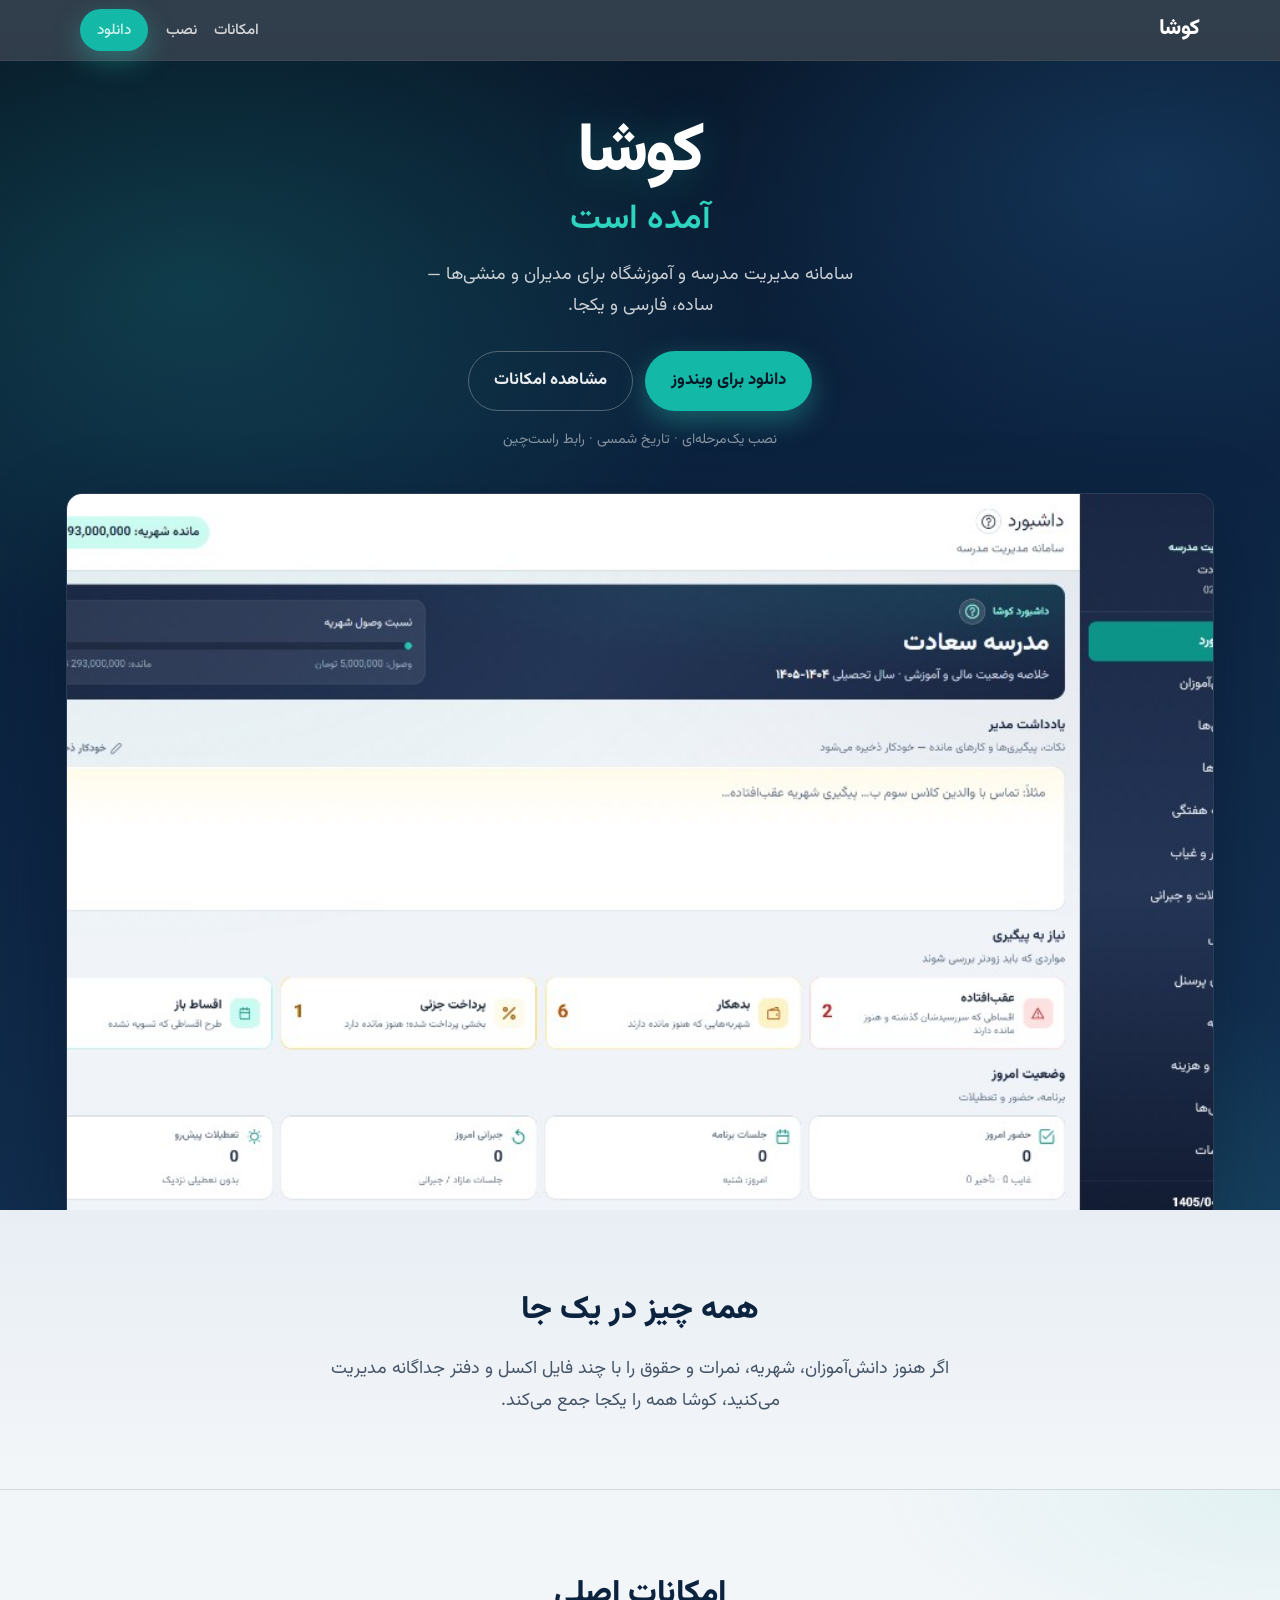
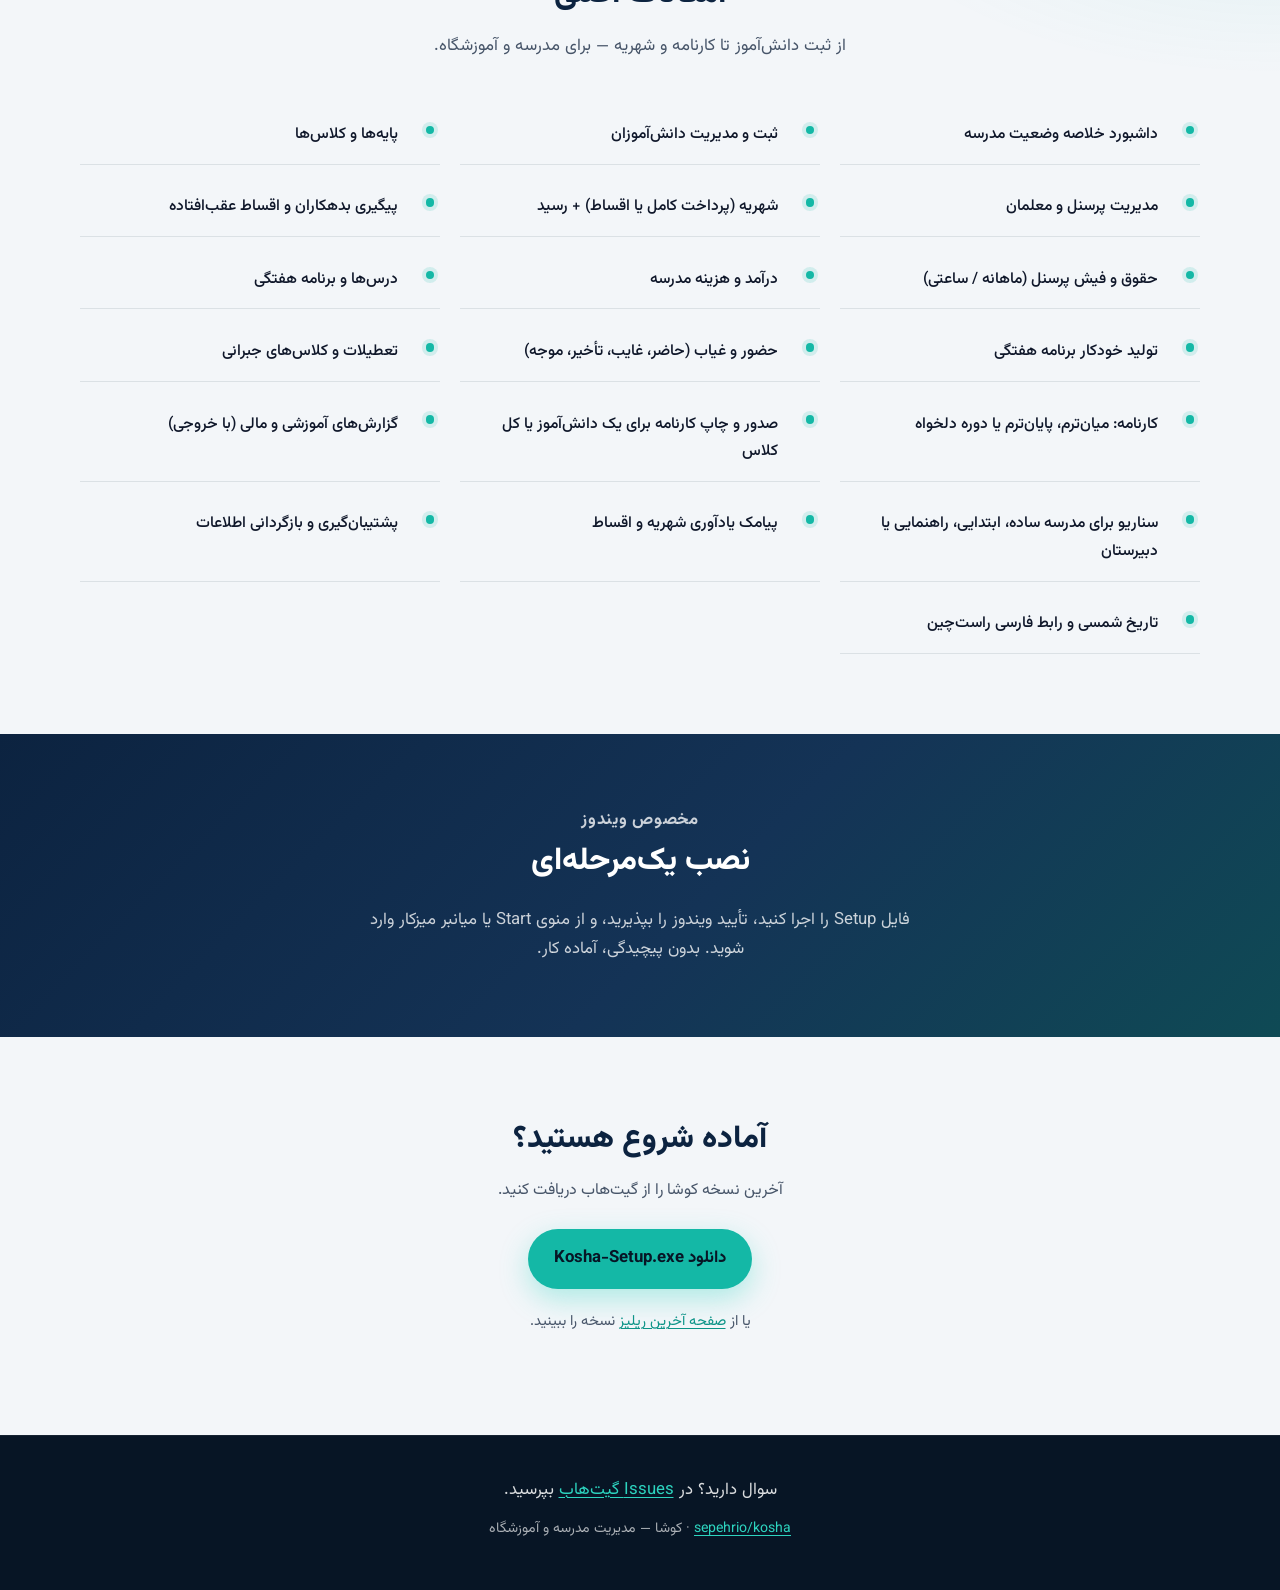
==== index.html @ 4d85d0e5 "feat: add Persian landing page for GitHub Pages" ====
<!DOCTYPE html>
<html lang="fa" dir="rtl">
<head>
  <meta charset="UTF-8" />
  <meta name="viewport" content="width=device-width, initial-scale=1" />
  <title>کوشا — سامانه مدیریت مدرسه و آموزشگاه</title>
  <meta name="description" content="کوشا سامانه مدیریت مدرسه و آموزشگاه برای مدیران و منشی‌ها. دانش‌آموز، شهریه، نمرات، حضور و حقوق — همه در یک نرم‌افزار ویندوزی فارسی." />
  <meta property="og:title" content="کوشا — سامانه مدیریت مدرسه و آموزشگاه" />
  <meta property="og:description" content="اگر هنوز با اکسل و دفتر جداگانه کار می‌کنید، کوشا همه را یکجا جمع می‌کند." />
  <meta property="og:image" content="assets/dashboard.png" />
  <meta property="og:locale" content="fa_IR" />
  <link rel="preconnect" href="https://fonts.googleapis.com" />
  <link rel="preconnect" href="https://fonts.gstatic.com" crossorigin />
  <link href="https://fonts.googleapis.com/css2?family=Vazirmatn:wght@400;500;600;700;800&display=swap" rel="stylesheet" />
  <link rel="stylesheet" href="styles.css" />
</head>
<body>
  <header class="topbar">
    <div class="wrap topbar__inner">
      <a class="brand" href="#top">کوشا</a>
      <nav class="topbar__nav" aria-label="منوی اصلی">
        <a href="#features">امکانات</a>
        <a href="#install">نصب</a>
        <a class="btn btn--sm btn--solid" href="https://github.com/sepehrio/kosha/releases/latest/download/Kosha-Setup.exe">دانلود</a>
      </nav>
    </div>
  </header>

  <main id="top">
    <section class="hero" aria-labelledby="hero-brand">
      <div class="hero__glow" aria-hidden="true"></div>
      <div class="wrap hero__grid">
        <div class="hero__copy">
          <p class="hero__brand" id="hero-brand">کوشا</p>
          <h1 class="hero__title">آمده است</h1>
          <p class="hero__lead">
            سامانه مدیریت مدرسه و آموزشگاه برای مدیران و منشی‌ها —
            ساده، فارسی و یکجا.
          </p>
          <div class="hero__actions">
            <a class="btn btn--solid btn--lg" href="https://github.com/sepehrio/kosha/releases/latest/download/Kosha-Setup.exe">
              دانلود برای ویندوز
            </a>
            <a class="btn btn--ghost btn--lg" href="#features">مشاهده امکانات</a>
          </div>
          <p class="hero__meta">نصب یک‌مرحله‌ای · تاریخ شمسی · رابط راست‌چین</p>
        </div>
      </div>
      <div class="hero__visual">
        <div class="hero__frame">
          <img
            src="assets/dashboard.png"
            alt="نمای داشبورد کوشا: خلاصه مالی، یادداشت مدیر و وضعیت امروز مدرسه"
            width="1440"
            height="900"
            loading="eager"
          />
        </div>
      </div>
    </section>

    <section class="problem" aria-labelledby="problem-title">
      <div class="wrap problem__inner">
        <h2 id="problem-title">همه چیز در یک جا</h2>
        <p>
          اگر هنوز دانش‌آموزان، شهریه، نمرات و حقوق را با چند فایل اکسل و دفتر جداگانه
          مدیریت می‌کنید، کوشا همه را یکجا جمع می‌کند.
        </p>
      </div>
    </section>

    <section class="features" id="features" aria-labelledby="features-title">
      <div class="wrap">
        <header class="section-head">
          <h2 id="features-title">امکانات اصلی</h2>
          <p>از ثبت دانش‌آموز تا کارنامه و شهریه — برای مدرسه و آموزشگاه.</p>
        </header>

        <ul class="feature-list">
          <li>داشبورد خلاصه وضعیت مدرسه</li>
          <li>ثبت و مدیریت دانش‌آموزان</li>
          <li>پایه‌ها و کلاس‌ها</li>
          <li>مدیریت پرسنل و معلمان</li>
          <li>شهریه (پرداخت کامل یا اقساط) + رسید</li>
          <li>پیگیری بدهکاران و اقساط عقب‌افتاده</li>
          <li>حقوق و فیش پرسنل (ماهانه / ساعتی)</li>
          <li>درآمد و هزینه مدرسه</li>
          <li>درس‌ها و برنامه هفتگی</li>
          <li>تولید خودکار برنامه هفتگی</li>
          <li>حضور و غیاب (حاضر، غایب، تأخیر، موجه)</li>
          <li>تعطیلات و کلاس‌های جبرانی</li>
          <li>کارنامه: میان‌ترم، پایان‌ترم یا دوره دلخواه</li>
          <li>صدور و چاپ کارنامه برای یک دانش‌آموز یا کل کلاس</li>
          <li>گزارش‌های آموزشی و مالی (با خروجی)</li>
          <li>سناریو برای مدرسه ساده، ابتدایی، راهنمایی یا دبیرستان</li>
          <li>پیامک یادآوری شهریه و اقساط</li>
          <li>پشتیبان‌گیری و بازگردانی اطلاعات</li>
          <li>تاریخ شمسی و رابط فارسی راست‌چین</li>
        </ul>
      </div>
    </section>

    <section class="install" id="install" aria-labelledby="install-title">
      <div class="wrap install__inner">
        <p class="install__eyebrow">مخصوص ویندوز</p>
        <h2 id="install-title">نصب یک‌مرحله‌ای</h2>
        <p>
          فایل Setup را اجرا کنید، تأیید ویندوز را بپذیرید، و از منوی Start یا میانبر
          میزکار وارد شوید. بدون پیچیدگی، آماده کار.
        </p>
      </div>
    </section>

    <section class="cta" aria-labelledby="cta-title">
      <div class="wrap cta__inner">
        <h2 id="cta-title">آماده شروع هستید؟</h2>
        <p>آخرین نسخه کوشا را از گیت‌هاب دریافت کنید.</p>
        <a class="btn btn--solid btn--lg" href="https://github.com/sepehrio/kosha/releases/latest/download/Kosha-Setup.exe">
          دانلود Kosha-Setup.exe
        </a>
        <p class="cta__note">
          یا از
          <a href="https://github.com/sepehrio/kosha/releases/latest">صفحه آخرین ریلیز</a>
          نسخه را ببینید.
        </p>
      </div>
    </section>
  </main>

  <footer class="footer">
    <div class="wrap footer__inner">
      <p class="footer__ask">سوال دارید؟ در
        <a href="https://github.com/sepehrio/kosha/issues">Issues گیت‌هاب</a>
        بپرسید.
      </p>
      <p class="footer__copy">
        <a href="https://github.com/sepehrio/kosha">sepehrio/kosha</a>
        · کوشا — مدیریت مدرسه و آموزشگاه
      </p>
    </div>
  </footer>
</body>
</html>
---- styles.css ----
:root {
  --navy-950: #071525;
  --navy-900: #0c2340;
  --navy-800: #143356;
  --navy-700: #1b4570;
  --teal-400: #2dd4bf;
  --teal-500: #14b8a6;
  --teal-600: #0d9488;
  --teal-glow: rgba(45, 212, 191, 0.35);
  --ink: #0f172a;
  --ink-soft: #475569;
  --paper: #f3f6f9;
  --paper-2: #e8eef4;
  --white: #ffffff;
  --line: rgba(15, 39, 64, 0.1);
  --radius: 18px;
  --font: "Vazirmatn", Tahoma, sans-serif;
  --shadow-shot: 0 28px 80px rgba(7, 21, 37, 0.45);
}

*,
*::before,
*::after {
  box-sizing: border-box;
}

html {
  scroll-behavior: smooth;
}

body {
  margin: 0;
  font-family: var(--font);
  color: var(--ink);
  background: var(--paper);
  line-height: 1.75;
  text-rendering: optimizeLegibility;
  -webkit-font-smoothing: antialiased;
}

img {
  max-width: 100%;
  height: auto;
  display: block;
}

a {
  color: var(--teal-600);
  text-decoration-thickness: 1px;
  text-underline-offset: 3px;
}

a:hover {
  color: var(--navy-800);
}

.wrap {
  width: min(1120px, calc(100% - 2.5rem));
  margin-inline: auto;
}

/* —— Top bar —— */
.topbar {
  position: sticky;
  top: 0;
  z-index: 40;
  backdrop-filter: blur(14px);
  background: rgba(7, 21, 37, 0.82);
  border-bottom: 1px solid rgba(255, 255, 255, 0.06);
}

.topbar__inner {
  display: flex;
  align-items: center;
  justify-content: space-between;
  min-height: 3.75rem;
  gap: 1rem;
}

.brand {
  font-weight: 800;
  font-size: 1.35rem;
  letter-spacing: -0.02em;
  color: var(--white);
  text-decoration: none;
}

.brand:hover {
  color: var(--teal-400);
}

.topbar__nav {
  display: flex;
  align-items: center;
  gap: 1.1rem;
}

.topbar__nav a {
  color: rgba(255, 255, 255, 0.78);
  text-decoration: none;
  font-size: 0.95rem;
  font-weight: 500;
}

.topbar__nav a:hover {
  color: var(--white);
}

/* —— Buttons —— */
.btn {
  display: inline-flex;
  align-items: center;
  justify-content: center;
  gap: 0.4rem;
  border-radius: 999px;
  font-family: inherit;
  font-weight: 700;
  text-decoration: none;
  border: 1px solid transparent;
  transition: transform 0.2s ease, background 0.2s ease, box-shadow 0.2s ease, color 0.2s ease;
  cursor: pointer;
}

.btn:hover {
  transform: translateY(-1px);
}

.btn--sm {
  padding: 0.45rem 1rem;
  font-size: 0.88rem;
}

.btn--lg {
  padding: 0.9rem 1.55rem;
  font-size: 1.05rem;
}

.btn--solid {
  background: var(--teal-500);
  color: var(--navy-950);
  box-shadow: 0 10px 28px var(--teal-glow);
}

.btn--solid:hover {
  background: var(--teal-400);
  color: var(--navy-950);
}

.btn--ghost {
  background: transparent;
  color: rgba(255, 255, 255, 0.92);
  border-color: rgba(255, 255, 255, 0.28);
}

.btn--ghost:hover {
  background: rgba(255, 255, 255, 0.08);
  color: var(--white);
}

/* —— Hero —— */
.hero {
  position: relative;
  overflow: hidden;
  background:
    radial-gradient(ellipse 80% 60% at 15% 20%, rgba(45, 212, 191, 0.18), transparent 55%),
    radial-gradient(ellipse 70% 50% at 90% 10%, rgba(27, 69, 112, 0.55), transparent 50%),
    linear-gradient(165deg, var(--navy-950) 0%, var(--navy-900) 42%, var(--navy-800) 100%);
  color: var(--white);
  padding: 3.5rem 0 0;
}

.hero__glow {
  position: absolute;
  inset: auto -20% -30% 20%;
  height: 55%;
  background: radial-gradient(ellipse at center, rgba(45, 212, 191, 0.22), transparent 65%);
  pointer-events: none;
  animation: glow-pulse 7s ease-in-out infinite;
}

.hero__grid {
  position: relative;
  z-index: 1;
  padding-bottom: 2.5rem;
}

.hero__copy {
  max-width: 34rem;
  margin-inline: auto;
  text-align: center;
  animation: rise-in 0.9s cubic-bezier(0.22, 1, 0.36, 1) both;
}

.hero__brand {
  margin: 0 0 0.35rem;
  font-size: clamp(2.6rem, 7vw, 4.25rem);
  font-weight: 800;
  letter-spacing: -0.03em;
  line-height: 1.1;
  color: var(--white);
  text-shadow: 0 0 40px rgba(45, 212, 191, 0.25);
}

.hero__title {
  margin: 0 0 1rem;
  font-size: clamp(1.55rem, 3.8vw, 2.15rem);
  font-weight: 600;
  color: var(--teal-400);
  line-height: 1.35;
}

.hero__lead {
  margin: 0 auto 1.75rem;
  max-width: 28rem;
  font-size: 1.12rem;
  color: rgba(255, 255, 255, 0.78);
  font-weight: 400;
}

.hero__actions {
  display: flex;
  flex-wrap: wrap;
  justify-content: center;
  gap: 0.75rem;
  margin-bottom: 1.1rem;
}

.hero__meta {
  margin: 0;
  font-size: 0.88rem;
  color: rgba(255, 255, 255, 0.5);
}

.hero__visual {
  position: relative;
  z-index: 1;
  width: min(1180px, 100%);
  margin: 0 auto;
  padding: 0 1rem 0;
  animation: shot-in 1.1s cubic-bezier(0.22, 1, 0.36, 1) 0.15s both;
}

.hero__frame {
  border-radius: 16px 16px 0 0;
  overflow: hidden;
  box-shadow: var(--shadow-shot);
  border: 1px solid rgba(255, 255, 255, 0.12);
  border-bottom: none;
  background: var(--navy-900);
  transform-origin: center bottom;
}

.hero__frame img {
  width: 100%;
  aspect-ratio: 16 / 10;
  object-fit: cover;
  object-position: top center;
}

/* —— Problem —— */
.problem {
  background:
    linear-gradient(180deg, var(--paper-2), var(--paper));
  padding: 4.5rem 0;
  border-bottom: 1px solid var(--line);
}

.problem__inner {
  max-width: 40rem;
  text-align: center;
}

.problem h2 {
  margin: 0 0 1rem;
  font-size: clamp(1.6rem, 3vw, 2rem);
  font-weight: 800;
  color: var(--navy-900);
}

.problem p {
  margin: 0;
  font-size: 1.12rem;
  color: var(--ink-soft);
}

/* —— Features —— */
.features {
  padding: 4.75rem 0 5rem;
  background:
    radial-gradient(ellipse 60% 40% at 100% 0%, rgba(20, 184, 166, 0.08), transparent 55%),
    var(--paper);
}

.section-head {
  text-align: center;
  max-width: 34rem;
  margin: 0 auto 2.75rem;
}

.section-head h2 {
  margin: 0 0 0.65rem;
  font-size: clamp(1.6rem, 3vw, 2rem);
  font-weight: 800;
  color: var(--navy-900);
}

.section-head p {
  margin: 0;
  color: var(--ink-soft);
  font-size: 1.05rem;
}

.feature-list {
  list-style: none;
  margin: 0;
  padding: 0;
  display: grid;
  grid-template-columns: repeat(3, 1fr);
  gap: 0.85rem 1.25rem;
  counter-reset: feat;
}

.feature-list li {
  position: relative;
  padding: 0.95rem 1rem 0.95rem 1rem;
  padding-right: 2.65rem;
  font-size: 0.98rem;
  font-weight: 500;
  color: var(--ink);
  border-bottom: 1px solid var(--line);
  animation: fade-up 0.6s ease both;
}

.feature-list li::before {
  content: "";
  position: absolute;
  right: 0.35rem;
  top: 1.25rem;
  width: 0.55rem;
  height: 0.55rem;
  border-radius: 50%;
  background: var(--teal-500);
  box-shadow: 0 0 0 4px rgba(20, 184, 166, 0.15);
}

.feature-list li:nth-child(1) { animation-delay: 0.02s; }
.feature-list li:nth-child(2) { animation-delay: 0.05s; }
.feature-list li:nth-child(3) { animation-delay: 0.08s; }
.feature-list li:nth-child(4) { animation-delay: 0.11s; }
.feature-list li:nth-child(5) { animation-delay: 0.14s; }
.feature-list li:nth-child(6) { animation-delay: 0.17s; }
.feature-list li:nth-child(n + 7) { animation-delay: 0.2s; }

/* —— Install —— */
.install {
  padding: 4.5rem 0;
  background:
    linear-gradient(135deg, var(--navy-900), var(--navy-800) 55%, #0f4a55);
  color: var(--white);
}

.install__inner {
  max-width: 36rem;
  text-align: center;
}

.install__eyebrow {
  margin: 0 0 0.5rem;
  font-size: 0.9rem;
  font-weight: 700;
  letter-spacing: 0.04em;
  color: var(--teal-400);
}

.install h2 {
  margin: 0 0 1rem;
  font-size: clamp(1.55rem, 3vw, 1.95rem);
  font-weight: 800;
}

.install p {
  margin: 0;
  color: rgba(255, 255, 255, 0.78);
  font-size: 1.05rem;
}

/* —— CTA —— */
.cta {
  padding: 4.75rem 0;
  background: var(--paper);
}

.cta__inner {
  text-align: center;
  max-width: 32rem;
}

.cta h2 {
  margin: 0 0 0.6rem;
  font-size: clamp(1.55rem, 3vw, 1.95rem);
  font-weight: 800;
  color: var(--navy-900);
}

.cta p {
  margin: 0 0 1.5rem;
  color: var(--ink-soft);
}

.cta .btn--solid {
  color: var(--navy-950);
}

.cta__note {
  margin-top: 1.25rem !important;
  font-size: 0.92rem;
}

/* —— Footer —— */
.footer {
  padding: 2.5rem 0 3rem;
  background: var(--navy-950);
  color: rgba(255, 255, 255, 0.65);
  border-top: 1px solid rgba(255, 255, 255, 0.06);
}

.footer__inner {
  text-align: center;
}

.footer__ask {
  margin: 0 0 0.75rem;
  font-size: 1.05rem;
  color: rgba(255, 255, 255, 0.85);
}

.footer a {
  color: var(--teal-400);
}

.footer a:hover {
  color: var(--white);
}

.footer__copy {
  margin: 0;
  font-size: 0.88rem;
}

/* —— Motion —— */
@keyframes rise-in {
  from {
    opacity: 0;
    transform: translateY(22px);
  }
  to {
    opacity: 1;
    transform: translateY(0);
  }
}

@keyframes shot-in {
  from {
    opacity: 0;
    transform: translateY(40px) scale(0.97);
  }
  to {
    opacity: 1;
    transform: translateY(0) scale(1);
  }
}

@keyframes fade-up {
  from {
    opacity: 0;
    transform: translateY(10px);
  }
  to {
    opacity: 1;
    transform: translateY(0);
  }
}

@keyframes glow-pulse {
  0%, 100% { opacity: 0.7; transform: scale(1); }
  50% { opacity: 1; transform: scale(1.05); }
}

@media (prefers-reduced-motion: reduce) {
  html { scroll-behavior: auto; }
  .hero__copy,
  .hero__visual,
  .feature-list li,
  .hero__glow {
    animation: none !important;
  }
  .btn:hover {
    transform: none;
  }
}

/* —— Responsive —— */
@media (max-width: 900px) {
  .feature-list {
    grid-template-columns: repeat(2, 1fr);
  }
}

@media (max-width: 640px) {
  .wrap {
    width: calc(100% - 1.5rem);
  }

  .topbar__nav a:not(.btn) {
    display: none;
  }

  .hero {
    padding-top: 2.5rem;
  }

  .hero__actions {
    flex-direction: column;
    align-items: stretch;
  }

  .feature-list {
    grid-template-columns: 1fr;
  }

  .problem,
  .features,
  .install,
  .cta {
    padding-block: 3.25rem;
  }
}
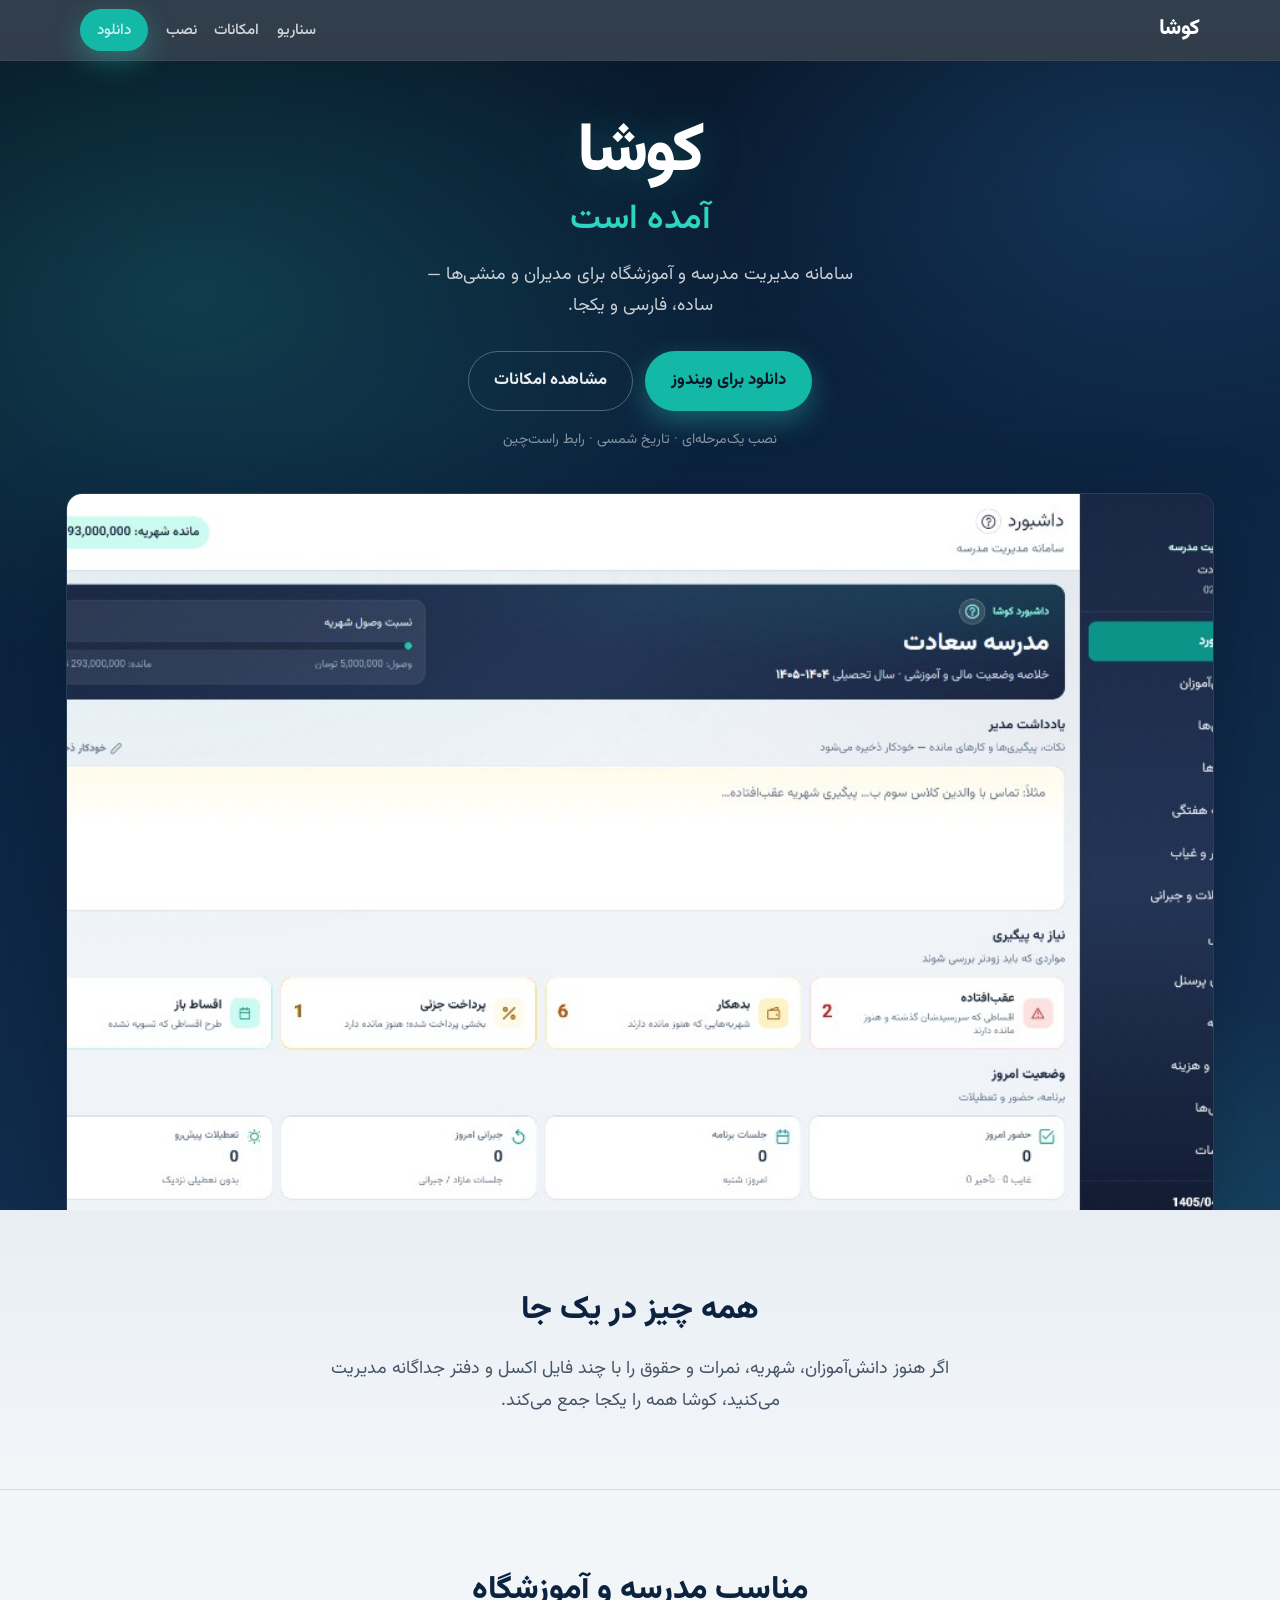
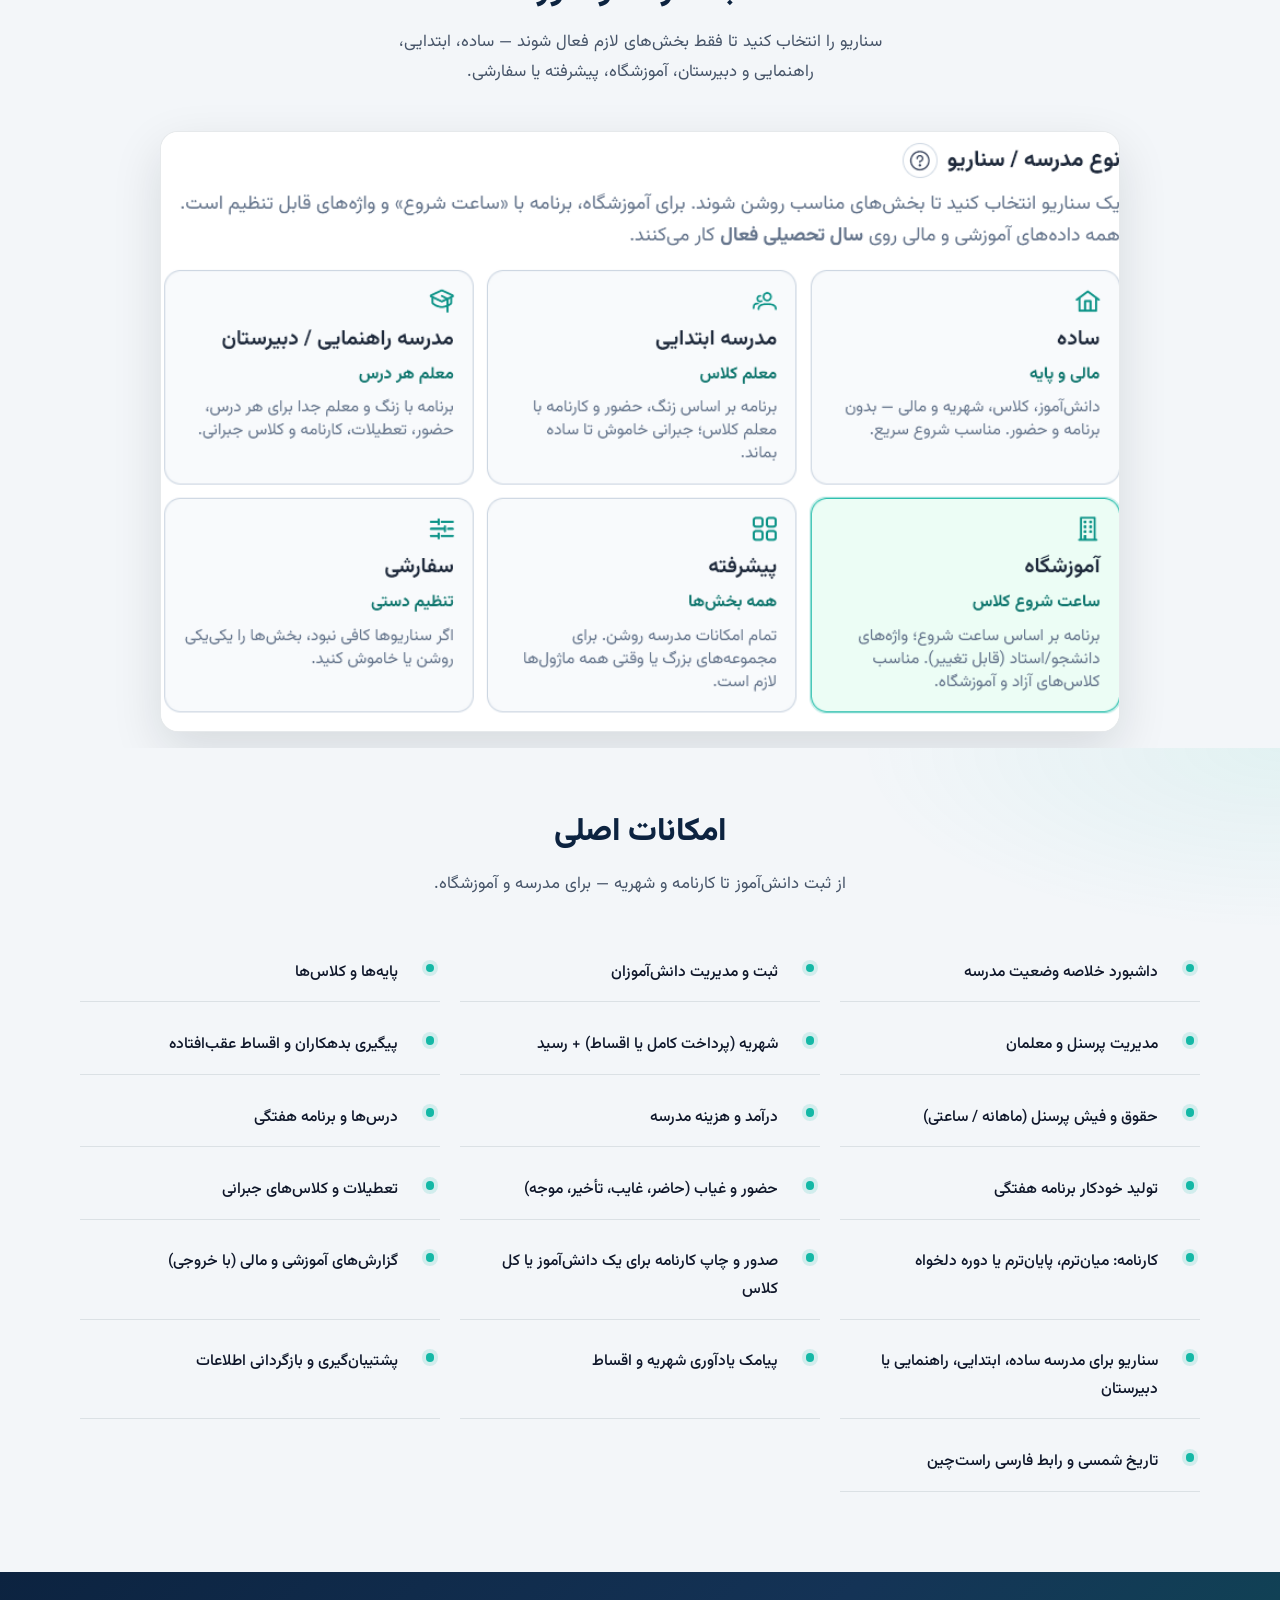
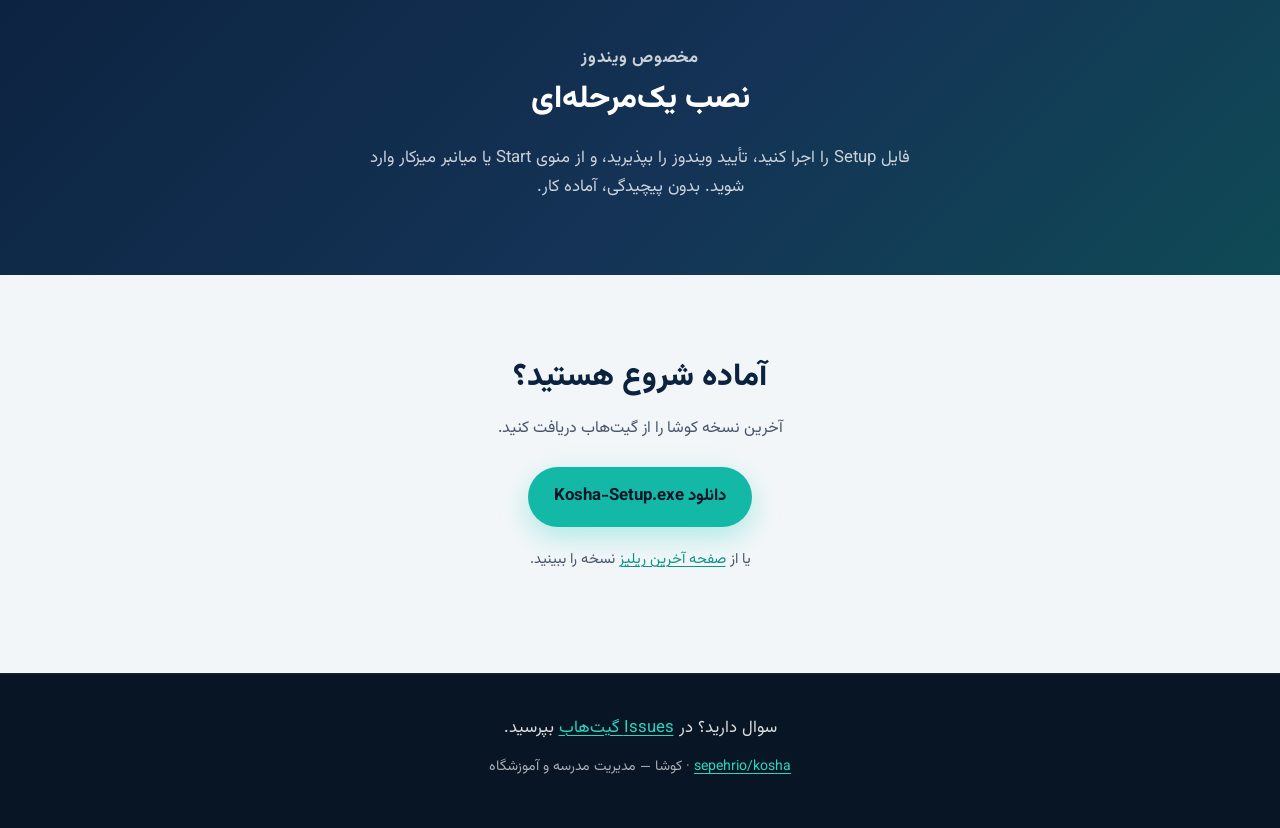
==== commit 1d9d28c5: "feat: add scenarios screenshot to landing page" ====
--- a/index.html
+++ b/index.html
@@ -19,6 +19,7 @@
     <div class="wrap topbar__inner">
       <a class="brand" href="#top">کوشا</a>
       <nav class="topbar__nav" aria-label="منوی اصلی">
+        <a href="#scenarios">سناریو</a>
         <a href="#features">امکانات</a>
         <a href="#install">نصب</a>
         <a class="btn btn--sm btn--solid" href="https://github.com/sepehrio/kosha/releases/latest/download/Kosha-Setup.exe">دانلود</a>
@@ -66,6 +67,27 @@
           اگر هنوز دانش‌آموزان، شهریه، نمرات و حقوق را با چند فایل اکسل و دفتر جداگانه
           مدیریت می‌کنید، کوشا همه را یکجا جمع می‌کند.
         </p>
+      </div>
+    </section>
+
+    <section class="scenarios" id="scenarios" aria-labelledby="scenarios-title">
+      <div class="wrap">
+        <header class="section-head">
+          <h2 id="scenarios-title">مناسب مدرسه و آموزشگاه</h2>
+          <p>
+            سناریو را انتخاب کنید تا فقط بخش‌های لازم فعال شوند —
+            ساده، ابتدایی، راهنمایی و دبیرستان، آموزشگاه، پیشرفته یا سفارشی.
+          </p>
+        </header>
+        <figure class="shot">
+          <img
+            src="assets/scenarios.png"
+            alt="صفحه انتخاب نوع مدرسه و سناریو در کوشا: ساده، ابتدایی، راهنمایی و دبیرستان، آموزشگاه، پیشرفته و سفارشی"
+            width="1440"
+            height="900"
+            loading="lazy"
+          />
+        </figure>
       </div>
     </section>
 
--- a/styles.css
+++ b/styles.css
@@ -283,9 +283,32 @@
   color: var(--ink-soft);
 }
 
+/* —— Scenarios shot —— */
+.scenarios {
+  padding: 4.5rem 0 1rem;
+  background: var(--paper);
+}
+
+.shot {
+  margin: 0 auto;
+  max-width: 960px;
+  border-radius: var(--radius);
+  overflow: hidden;
+  border: 1px solid var(--line);
+  box-shadow: 0 18px 50px rgba(7, 21, 37, 0.12);
+  background: var(--white);
+}
+
+.shot img {
+  width: 100%;
+  aspect-ratio: 16 / 10;
+  object-fit: cover;
+  object-position: top center;
+}
+
 /* —— Features —— */
 .features {
-  padding: 4.75rem 0 5rem;
+  padding: 3.5rem 0 5rem;
   background:
     radial-gradient(ellipse 60% 40% at 100% 0%, rgba(20, 184, 166, 0.08), transparent 55%),
     var(--paper);
@@ -529,6 +552,7 @@
   }
 
   .problem,
+  .scenarios,
   .features,
   .install,
   .cta {
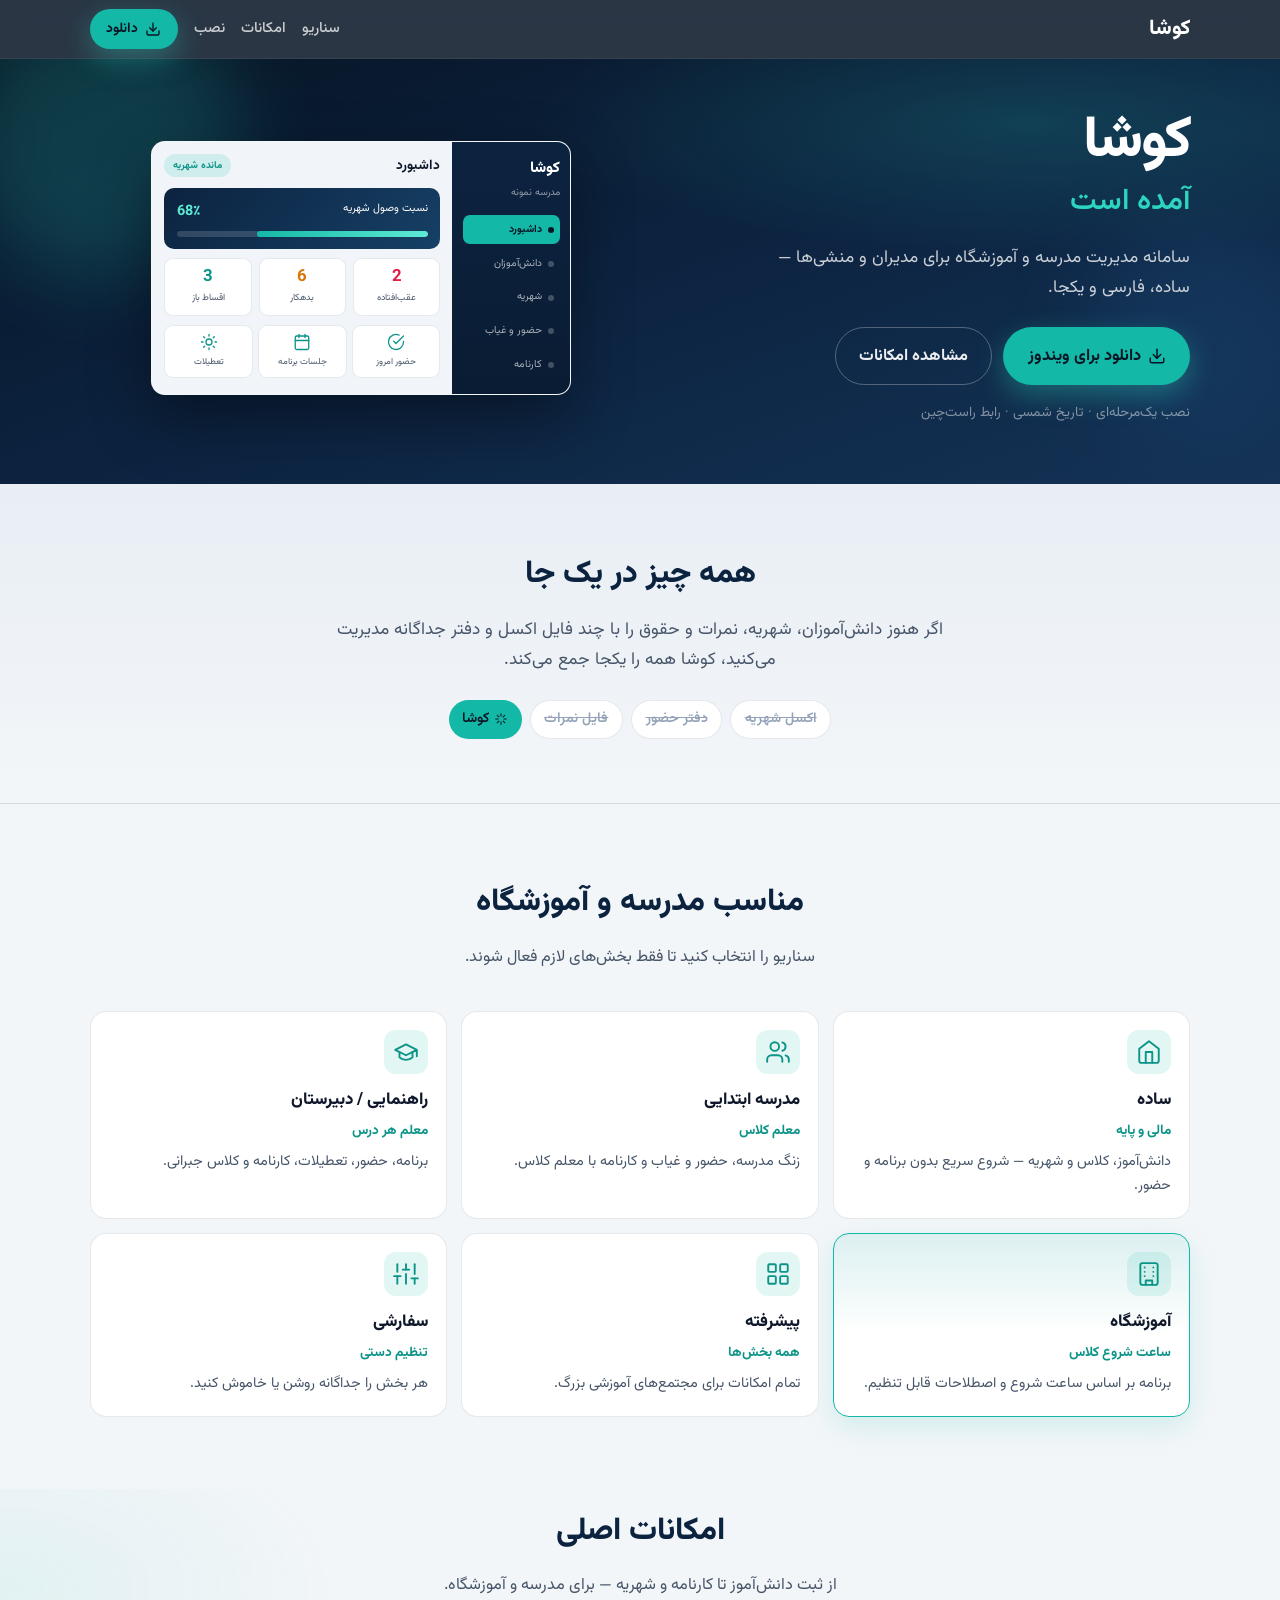
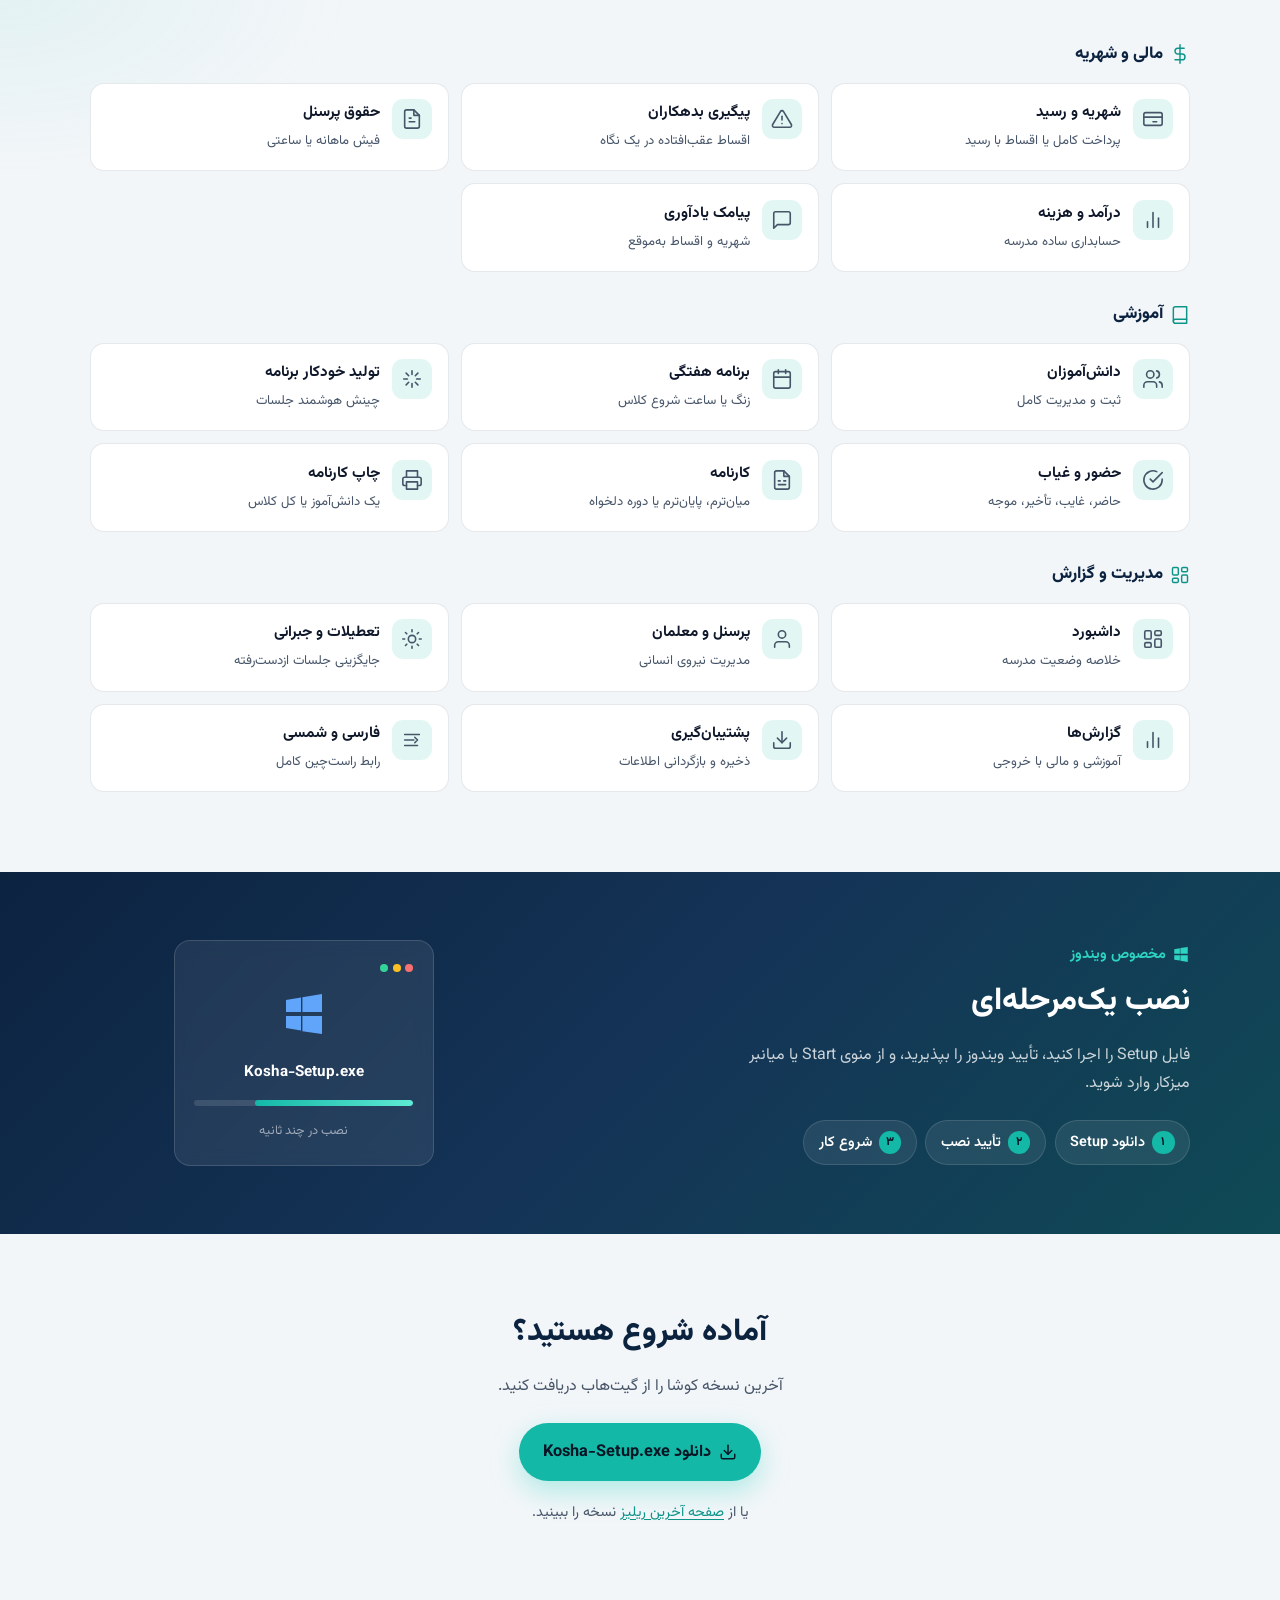
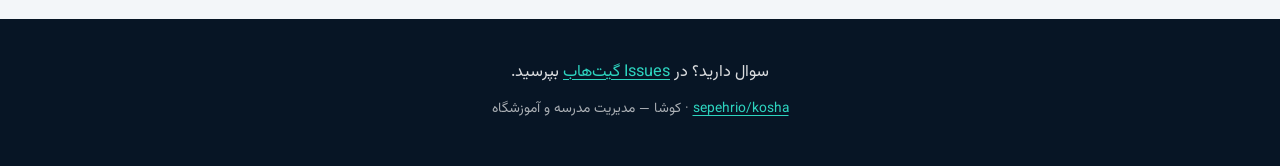
==== commit 5640954e: "feat: replace screenshots with animated SVG landing" ====
--- a/index.html
+++ b/index.html
@@ -7,7 +7,6 @@
   <meta name="description" content="کوشا سامانه مدیریت مدرسه و آموزشگاه برای مدیران و منشی‌ها. دانش‌آموز، شهریه، نمرات، حضور و حقوق — همه در یک نرم‌افزار ویندوزی فارسی." />
   <meta property="og:title" content="کوشا — سامانه مدیریت مدرسه و آموزشگاه" />
   <meta property="og:description" content="اگر هنوز با اکسل و دفتر جداگانه کار می‌کنید، کوشا همه را یکجا جمع می‌کند." />
-  <meta property="og:image" content="assets/dashboard.png" />
   <meta property="og:locale" content="fa_IR" />
   <link rel="preconnect" href="https://fonts.googleapis.com" />
   <link rel="preconnect" href="https://fonts.gstatic.com" crossorigin />
@@ -15,6 +14,84 @@
   <link rel="stylesheet" href="styles.css" />
 </head>
 <body>
+  <svg xmlns="http://www.w3.org/2000/svg" style="display:none" aria-hidden="true">
+    <symbol id="i-dashboard" viewBox="0 0 24 24" fill="none" stroke="currentColor" stroke-width="1.75" stroke-linecap="round" stroke-linejoin="round">
+      <rect x="3" y="3" width="7" height="9" rx="1.5"/><rect x="14" y="3" width="7" height="5" rx="1.5"/><rect x="14" y="12" width="7" height="9" rx="1.5"/><rect x="3" y="16" width="7" height="5" rx="1.5"/>
+    </symbol>
+    <symbol id="i-students" viewBox="0 0 24 24" fill="none" stroke="currentColor" stroke-width="1.75" stroke-linecap="round" stroke-linejoin="round">
+      <path d="M16 21v-2a4 4 0 0 0-4-4H6a4 4 0 0 0-4 4v2"/><circle cx="9" cy="7" r="4"/><path d="M22 21v-2a4 4 0 0 0-3-3.87"/><path d="M16 3.13a4 4 0 0 1 0 7.75"/>
+    </symbol>
+    <symbol id="i-class" viewBox="0 0 24 24" fill="none" stroke="currentColor" stroke-width="1.75" stroke-linecap="round" stroke-linejoin="round">
+      <path d="M4 19.5A2.5 2.5 0 0 1 6.5 17H20"/><path d="M6.5 2H20v20H6.5A2.5 2.5 0 0 1 4 19.5v-15A2.5 2.5 0 0 1 6.5 2z"/>
+    </symbol>
+    <symbol id="i-staff" viewBox="0 0 24 24" fill="none" stroke="currentColor" stroke-width="1.75" stroke-linecap="round" stroke-linejoin="round">
+      <path d="M20 21v-2a4 4 0 0 0-4-4H8a4 4 0 0 0-4 4v2"/><circle cx="12" cy="7" r="4"/>
+    </symbol>
+    <symbol id="i-tuition" viewBox="0 0 24 24" fill="none" stroke="currentColor" stroke-width="1.75" stroke-linecap="round" stroke-linejoin="round">
+      <rect x="2" y="5" width="20" height="14" rx="2"/><path d="M2 10h20"/><path d="M12 15h4"/>
+    </symbol>
+    <symbol id="i-alert" viewBox="0 0 24 24" fill="none" stroke="currentColor" stroke-width="1.75" stroke-linecap="round" stroke-linejoin="round">
+      <path d="M10.29 3.86 1.82 18a2 2 0 0 0 1.71 3h16.94a2 2 0 0 0 1.71-3L13.71 3.86a2 2 0 0 0-3.42 0z"/><line x1="12" y1="9" x2="12" y2="13"/><line x1="12" y1="17" x2="12.01" y2="17"/>
+    </symbol>
+    <symbol id="i-payroll" viewBox="0 0 24 24" fill="none" stroke="currentColor" stroke-width="1.75" stroke-linecap="round" stroke-linejoin="round">
+      <path d="M14 2H6a2 2 0 0 0-2 2v16a2 2 0 0 0 2 2h12a2 2 0 0 0 2-2V8z"/><path d="M14 2v6h6"/><path d="M9 15h6"/><path d="M9 11h2"/>
+    </symbol>
+    <symbol id="i-finance" viewBox="0 0 24 24" fill="none" stroke="currentColor" stroke-width="1.75" stroke-linecap="round" stroke-linejoin="round">
+      <line x1="12" y1="1" x2="12" y2="23"/><path d="M17 5H9.5a3.5 3.5 0 0 0 0 7h5a3.5 3.5 0 0 1 0 7H6"/>
+    </symbol>
+    <symbol id="i-calendar" viewBox="0 0 24 24" fill="none" stroke="currentColor" stroke-width="1.75" stroke-linecap="round" stroke-linejoin="round">
+      <rect x="3" y="4" width="18" height="18" rx="2"/><line x1="16" y1="2" x2="16" y2="6"/><line x1="8" y1="2" x2="8" y2="6"/><line x1="3" y1="10" x2="21" y2="10"/>
+    </symbol>
+    <symbol id="i-spark" viewBox="0 0 24 24" fill="none" stroke="currentColor" stroke-width="1.75" stroke-linecap="round" stroke-linejoin="round">
+      <path d="M12 3v4M12 17v4M3 12h4M17 12h4"/><path d="m5.6 5.6 2.8 2.8M15.6 15.6l2.8 2.8M18.4 5.6l-2.8 2.8M8.4 15.6l-2.8 2.8"/>
+    </symbol>
+    <symbol id="i-check" viewBox="0 0 24 24" fill="none" stroke="currentColor" stroke-width="1.75" stroke-linecap="round" stroke-linejoin="round">
+      <path d="M22 11.08V12a10 10 0 1 1-5.93-9.14"/><polyline points="22 4 12 14.01 9 11.01"/>
+    </symbol>
+    <symbol id="i-sun" viewBox="0 0 24 24" fill="none" stroke="currentColor" stroke-width="1.75" stroke-linecap="round" stroke-linejoin="round">
+      <circle cx="12" cy="12" r="4"/><path d="M12 2v2M12 20v2M4.9 4.9l1.4 1.4M17.7 17.7l1.4 1.4M2 12h2M20 12h2M4.9 19.1l1.4-1.4M17.7 6.3l1.4-1.4"/>
+    </symbol>
+    <symbol id="i-report" viewBox="0 0 24 24" fill="none" stroke="currentColor" stroke-width="1.75" stroke-linecap="round" stroke-linejoin="round">
+      <path d="M14 2H6a2 2 0 0 0-2 2v16a2 2 0 0 0 2 2h12a2 2 0 0 0 2-2V8z"/><path d="M14 2v6h6"/><path d="M8 13h2"/><path d="M8 17h8"/><path d="M14 13h2"/>
+    </symbol>
+    <symbol id="i-print" viewBox="0 0 24 24" fill="none" stroke="currentColor" stroke-width="1.75" stroke-linecap="round" stroke-linejoin="round">
+      <polyline points="6 9 6 2 18 2 18 9"/><path d="M6 18H4a2 2 0 0 1-2-2v-5a2 2 0 0 1 2-2h16a2 2 0 0 1 2 2v5a2 2 0 0 1-2 2h-2"/><rect x="6" y="14" width="12" height="8"/>
+    </symbol>
+    <symbol id="i-chart" viewBox="0 0 24 24" fill="none" stroke="currentColor" stroke-width="1.75" stroke-linecap="round" stroke-linejoin="round">
+      <line x1="18" y1="20" x2="18" y2="10"/><line x1="12" y1="20" x2="12" y2="4"/><line x1="6" y1="20" x2="6" y2="14"/>
+    </symbol>
+    <symbol id="i-sliders" viewBox="0 0 24 24" fill="none" stroke="currentColor" stroke-width="1.75" stroke-linecap="round" stroke-linejoin="round">
+      <line x1="4" y1="21" x2="4" y2="14"/><line x1="4" y1="10" x2="4" y2="3"/><line x1="12" y1="21" x2="12" y2="12"/><line x1="12" y1="8" x2="12" y2="3"/><line x1="20" y1="21" x2="20" y2="16"/><line x1="20" y1="12" x2="20" y2="3"/><line x1="1" y1="14" x2="7" y2="14"/><line x1="9" y1="8" x2="15" y2="8"/><line x1="17" y1="16" x2="23" y2="16"/>
+    </symbol>
+    <symbol id="i-sms" viewBox="0 0 24 24" fill="none" stroke="currentColor" stroke-width="1.75" stroke-linecap="round" stroke-linejoin="round">
+      <path d="M21 15a2 2 0 0 1-2 2H7l-4 4V5a2 2 0 0 1 2-2h14a2 2 0 0 1 2 2z"/>
+    </symbol>
+    <symbol id="i-backup" viewBox="0 0 24 24" fill="none" stroke="currentColor" stroke-width="1.75" stroke-linecap="round" stroke-linejoin="round">
+      <path d="M21 15v4a2 2 0 0 1-2 2H5a2 2 0 0 1-2-2v-4"/><polyline points="7 10 12 15 17 10"/><line x1="12" y1="15" x2="12" y2="3"/>
+    </symbol>
+    <symbol id="i-rtl" viewBox="0 0 24 24" fill="none" stroke="currentColor" stroke-width="1.75" stroke-linecap="round" stroke-linejoin="round">
+      <path d="M4 6h16"/><path d="M4 12h10"/><path d="M4 18h14"/><path d="m15 9 3 3-3 3"/>
+    </symbol>
+    <symbol id="i-home" viewBox="0 0 24 24" fill="none" stroke="currentColor" stroke-width="1.75" stroke-linecap="round" stroke-linejoin="round">
+      <path d="m3 9 9-7 9 7v11a2 2 0 0 1-2 2H5a2 2 0 0 1-2-2z"/><polyline points="9 22 9 12 15 12 15 22"/>
+    </symbol>
+    <symbol id="i-grad" viewBox="0 0 24 24" fill="none" stroke="currentColor" stroke-width="1.75" stroke-linecap="round" stroke-linejoin="round">
+      <path d="M22 10v6M2 10l10-5 10 5-10 5z"/><path d="M6 12v5c3 3 9 3 12 0v-5"/>
+    </symbol>
+    <symbol id="i-building" viewBox="0 0 24 24" fill="none" stroke="currentColor" stroke-width="1.75" stroke-linecap="round" stroke-linejoin="round">
+      <rect x="4" y="2" width="16" height="20" rx="2"/><path d="M9 22v-4h6v4"/><path d="M8 6h.01M16 6h.01M8 10h.01M16 10h.01M8 14h.01M16 14h.01"/>
+    </symbol>
+    <symbol id="i-apps" viewBox="0 0 24 24" fill="none" stroke="currentColor" stroke-width="1.75" stroke-linecap="round" stroke-linejoin="round">
+      <rect x="3" y="3" width="7" height="7" rx="1"/><rect x="14" y="3" width="7" height="7" rx="1"/><rect x="3" y="14" width="7" height="7" rx="1"/><rect x="14" y="14" width="7" height="7" rx="1"/>
+    </symbol>
+    <symbol id="i-windows" viewBox="0 0 24 24" fill="currentColor">
+      <path d="M3 5.5 10.5 4.3v7.2H3V5.5zm8.2-1.4L21 2.5v9H11.2V4.1zM3 13.5h7.5v7.2L3 19.5v-6zm8.2 0H21v9l-9.8-1.4v-7.6z"/>
+    </symbol>
+    <symbol id="i-download" viewBox="0 0 24 24" fill="none" stroke="currentColor" stroke-width="2" stroke-linecap="round" stroke-linejoin="round">
+      <path d="M21 15v4a2 2 0 0 1-2 2H5a2 2 0 0 1-2-2v-4"/><polyline points="7 10 12 15 17 10"/><line x1="12" y1="15" x2="12" y2="3"/>
+    </symbol>
+  </svg>
+
   <header class="topbar">
     <div class="wrap topbar__inner">
       <a class="brand" href="#top">کوشا</a>
@@ -22,16 +99,20 @@
         <a href="#scenarios">سناریو</a>
         <a href="#features">امکانات</a>
         <a href="#install">نصب</a>
-        <a class="btn btn--sm btn--solid" href="https://github.com/sepehrio/kosha/releases/latest/download/Kosha-Setup.exe">دانلود</a>
+        <a class="btn btn--sm btn--solid" href="https://github.com/sepehrio/kosha/releases/latest/download/Kosha-Setup.exe">
+          <svg class="ico" width="16" height="16"><use href="#i-download"/></svg>
+          دانلود
+        </a>
       </nav>
     </div>
   </header>
 
   <main id="top">
     <section class="hero" aria-labelledby="hero-brand">
-      <div class="hero__glow" aria-hidden="true"></div>
-      <div class="wrap hero__grid">
-        <div class="hero__copy">
+      <div class="hero__orb hero__orb--a" aria-hidden="true"></div>
+      <div class="hero__orb hero__orb--b" aria-hidden="true"></div>
+      <div class="wrap hero__layout">
+        <div class="hero__copy reveal">
           <p class="hero__brand" id="hero-brand">کوشا</p>
           <h1 class="hero__title">آمده است</h1>
           <p class="hero__lead">
@@ -40,104 +121,314 @@
           </p>
           <div class="hero__actions">
             <a class="btn btn--solid btn--lg" href="https://github.com/sepehrio/kosha/releases/latest/download/Kosha-Setup.exe">
+              <svg class="ico" width="18" height="18"><use href="#i-download"/></svg>
               دانلود برای ویندوز
             </a>
             <a class="btn btn--ghost btn--lg" href="#features">مشاهده امکانات</a>
           </div>
           <p class="hero__meta">نصب یک‌مرحله‌ای · تاریخ شمسی · رابط راست‌چین</p>
         </div>
-      </div>
-      <div class="hero__visual">
-        <div class="hero__frame">
-          <img
-            src="assets/dashboard.png"
-            alt="نمای داشبورد کوشا: خلاصه مالی، یادداشت مدیر و وضعیت امروز مدرسه"
-            width="1440"
-            height="900"
-            loading="eager"
-          />
+
+        <div class="hero__stage reveal reveal--delay" aria-hidden="true">
+          <div class="mock">
+            <aside class="mock__side">
+              <div class="mock__logo">کوشا</div>
+              <div class="mock__school">مدرسه نمونه</div>
+              <ul class="mock__nav">
+                <li class="is-active"><span></span>داشبورد</li>
+                <li><span></span>دانش‌آموزان</li>
+                <li><span></span>شهریه</li>
+                <li><span></span>حضور و غیاب</li>
+                <li><span></span>کارنامه</li>
+              </ul>
+            </aside>
+            <div class="mock__main">
+              <div class="mock__bar">
+                <strong>داشبورد</strong>
+                <span class="mock__pill">مانده شهریه</span>
+              </div>
+              <div class="mock__banner">
+                <div class="mock__banner-top">
+                  <span>نسبت وصول شهریه</span>
+                  <b class="mock__pct" data-count="68">۰٪</b>
+                </div>
+                <div class="mock__track"><i style="--w:68%"></i></div>
+              </div>
+              <div class="mock__stats">
+                <div class="mock__stat mock__stat--red"><b data-count="2">۰</b><span>عقب‌افتاده</span></div>
+                <div class="mock__stat mock__stat--amber"><b data-count="6">۰</b><span>بدهکار</span></div>
+                <div class="mock__stat mock__stat--teal"><b data-count="3">۰</b><span>اقساط باز</span></div>
+              </div>
+              <div class="mock__today">
+                <div><svg width="18" height="18"><use href="#i-check"/></svg><span>حضور امروز</span></div>
+                <div><svg width="18" height="18"><use href="#i-calendar"/></svg><span>جلسات برنامه</span></div>
+                <div><svg width="18" height="18"><use href="#i-sun"/></svg><span>تعطیلات</span></div>
+              </div>
+            </div>
+          </div>
         </div>
       </div>
     </section>
 
     <section class="problem" aria-labelledby="problem-title">
-      <div class="wrap problem__inner">
+      <div class="wrap problem__inner reveal">
         <h2 id="problem-title">همه چیز در یک جا</h2>
         <p>
           اگر هنوز دانش‌آموزان، شهریه، نمرات و حقوق را با چند فایل اکسل و دفتر جداگانه
           مدیریت می‌کنید، کوشا همه را یکجا جمع می‌کند.
         </p>
+        <div class="problem__chips" aria-hidden="true">
+          <span class="chip chip--off">اکسل شهریه</span>
+          <span class="chip chip--off">دفتر حضور</span>
+          <span class="chip chip--off">فایل نمرات</span>
+          <span class="chip chip--on">
+            <svg width="14" height="14"><use href="#i-spark"/></svg>
+            کوشا
+          </span>
+        </div>
       </div>
     </section>
 
     <section class="scenarios" id="scenarios" aria-labelledby="scenarios-title">
       <div class="wrap">
-        <header class="section-head">
+        <header class="section-head reveal">
           <h2 id="scenarios-title">مناسب مدرسه و آموزشگاه</h2>
-          <p>
-            سناریو را انتخاب کنید تا فقط بخش‌های لازم فعال شوند —
-            ساده، ابتدایی، راهنمایی و دبیرستان، آموزشگاه، پیشرفته یا سفارشی.
-          </p>
+          <p>سناریو را انتخاب کنید تا فقط بخش‌های لازم فعال شوند.</p>
         </header>
-        <figure class="shot">
-          <img
-            src="assets/scenarios.png"
-            alt="صفحه انتخاب نوع مدرسه و سناریو در کوشا: ساده، ابتدایی، راهنمایی و دبیرستان، آموزشگاه، پیشرفته و سفارشی"
-            width="1440"
-            height="900"
-            loading="lazy"
-          />
-        </figure>
+        <div class="scenario-grid">
+          <article class="scenario reveal">
+            <div class="scenario__icon"><svg width="26" height="26"><use href="#i-home"/></svg></div>
+            <h3>ساده</h3>
+            <p class="scenario__tag">مالی و پایه</p>
+            <p>دانش‌آموز، کلاس و شهریه — شروع سریع بدون برنامه و حضور.</p>
+          </article>
+          <article class="scenario reveal">
+            <div class="scenario__icon"><svg width="26" height="26"><use href="#i-students"/></svg></div>
+            <h3>مدرسه ابتدایی</h3>
+            <p class="scenario__tag">معلم کلاس</p>
+            <p>زنگ مدرسه، حضور و غیاب و کارنامه با معلم کلاس.</p>
+          </article>
+          <article class="scenario reveal">
+            <div class="scenario__icon"><svg width="26" height="26"><use href="#i-grad"/></svg></div>
+            <h3>راهنمایی / دبیرستان</h3>
+            <p class="scenario__tag">معلم هر درس</p>
+            <p>برنامه، حضور، تعطیلات، کارنامه و کلاس جبرانی.</p>
+          </article>
+          <article class="scenario scenario--active reveal">
+            <div class="scenario__icon"><svg width="26" height="26"><use href="#i-building"/></svg></div>
+            <h3>آموزشگاه</h3>
+            <p class="scenario__tag">ساعت شروع کلاس</p>
+            <p>برنامه بر اساس ساعت شروع و اصطلاحات قابل تنظیم.</p>
+          </article>
+          <article class="scenario reveal">
+            <div class="scenario__icon"><svg width="26" height="26"><use href="#i-apps"/></svg></div>
+            <h3>پیشرفته</h3>
+            <p class="scenario__tag">همه بخش‌ها</p>
+            <p>تمام امکانات برای مجتمع‌های آموزشی بزرگ.</p>
+          </article>
+          <article class="scenario reveal">
+            <div class="scenario__icon"><svg width="26" height="26"><use href="#i-sliders"/></svg></div>
+            <h3>سفارشی</h3>
+            <p class="scenario__tag">تنظیم دستی</p>
+            <p>هر بخش را جداگانه روشن یا خاموش کنید.</p>
+          </article>
+        </div>
       </div>
     </section>
 
     <section class="features" id="features" aria-labelledby="features-title">
       <div class="wrap">
-        <header class="section-head">
+        <header class="section-head reveal">
           <h2 id="features-title">امکانات اصلی</h2>
           <p>از ثبت دانش‌آموز تا کارنامه و شهریه — برای مدرسه و آموزشگاه.</p>
         </header>
 
-        <ul class="feature-list">
-          <li>داشبورد خلاصه وضعیت مدرسه</li>
-          <li>ثبت و مدیریت دانش‌آموزان</li>
-          <li>پایه‌ها و کلاس‌ها</li>
-          <li>مدیریت پرسنل و معلمان</li>
-          <li>شهریه (پرداخت کامل یا اقساط) + رسید</li>
-          <li>پیگیری بدهکاران و اقساط عقب‌افتاده</li>
-          <li>حقوق و فیش پرسنل (ماهانه / ساعتی)</li>
-          <li>درآمد و هزینه مدرسه</li>
-          <li>درس‌ها و برنامه هفتگی</li>
-          <li>تولید خودکار برنامه هفتگی</li>
-          <li>حضور و غیاب (حاضر، غایب، تأخیر، موجه)</li>
-          <li>تعطیلات و کلاس‌های جبرانی</li>
-          <li>کارنامه: میان‌ترم، پایان‌ترم یا دوره دلخواه</li>
-          <li>صدور و چاپ کارنامه برای یک دانش‌آموز یا کل کلاس</li>
-          <li>گزارش‌های آموزشی و مالی (با خروجی)</li>
-          <li>سناریو برای مدرسه ساده، ابتدایی، راهنمایی یا دبیرستان</li>
-          <li>پیامک یادآوری شهریه و اقساط</li>
-          <li>پشتیبان‌گیری و بازگردانی اطلاعات</li>
-          <li>تاریخ شمسی و رابط فارسی راست‌چین</li>
-        </ul>
+        <div class="feat-groups">
+          <div class="feat-group reveal">
+            <h3 class="feat-group__title">
+              <svg width="20" height="20"><use href="#i-finance"/></svg>
+              مالی و شهریه
+            </h3>
+            <ul class="feat-cards">
+              <li>
+                <span class="feat-cards__ico"><svg width="22" height="22"><use href="#i-tuition"/></svg></span>
+                <div>
+                  <strong>شهریه و رسید</strong>
+                  <span>پرداخت کامل یا اقساط با رسید</span>
+                </div>
+              </li>
+              <li>
+                <span class="feat-cards__ico"><svg width="22" height="22"><use href="#i-alert"/></svg></span>
+                <div>
+                  <strong>پیگیری بدهکاران</strong>
+                  <span>اقساط عقب‌افتاده در یک نگاه</span>
+                </div>
+              </li>
+              <li>
+                <span class="feat-cards__ico"><svg width="22" height="22"><use href="#i-payroll"/></svg></span>
+                <div>
+                  <strong>حقوق پرسنل</strong>
+                  <span>فیش ماهانه یا ساعتی</span>
+                </div>
+              </li>
+              <li>
+                <span class="feat-cards__ico"><svg width="22" height="22"><use href="#i-chart"/></svg></span>
+                <div>
+                  <strong>درآمد و هزینه</strong>
+                  <span>حسابداری ساده مدرسه</span>
+                </div>
+              </li>
+              <li>
+                <span class="feat-cards__ico"><svg width="22" height="22"><use href="#i-sms"/></svg></span>
+                <div>
+                  <strong>پیامک یادآوری</strong>
+                  <span>شهریه و اقساط به‌موقع</span>
+                </div>
+              </li>
+            </ul>
+          </div>
+
+          <div class="feat-group reveal">
+            <h3 class="feat-group__title">
+              <svg width="20" height="20"><use href="#i-class"/></svg>
+              آموزشی
+            </h3>
+            <ul class="feat-cards">
+              <li>
+                <span class="feat-cards__ico"><svg width="22" height="22"><use href="#i-students"/></svg></span>
+                <div>
+                  <strong>دانش‌آموزان</strong>
+                  <span>ثبت و مدیریت کامل</span>
+                </div>
+              </li>
+              <li>
+                <span class="feat-cards__ico"><svg width="22" height="22"><use href="#i-calendar"/></svg></span>
+                <div>
+                  <strong>برنامه هفتگی</strong>
+                  <span>زنگ یا ساعت شروع کلاس</span>
+                </div>
+              </li>
+              <li>
+                <span class="feat-cards__ico"><svg width="22" height="22"><use href="#i-spark"/></svg></span>
+                <div>
+                  <strong>تولید خودکار برنامه</strong>
+                  <span>چینش هوشمند جلسات</span>
+                </div>
+              </li>
+              <li>
+                <span class="feat-cards__ico"><svg width="22" height="22"><use href="#i-check"/></svg></span>
+                <div>
+                  <strong>حضور و غیاب</strong>
+                  <span>حاضر، غایب، تأخیر، موجه</span>
+                </div>
+              </li>
+              <li>
+                <span class="feat-cards__ico"><svg width="22" height="22"><use href="#i-report"/></svg></span>
+                <div>
+                  <strong>کارنامه</strong>
+                  <span>میان‌ترم، پایان‌ترم یا دوره دلخواه</span>
+                </div>
+              </li>
+              <li>
+                <span class="feat-cards__ico"><svg width="22" height="22"><use href="#i-print"/></svg></span>
+                <div>
+                  <strong>چاپ کارنامه</strong>
+                  <span>یک دانش‌آموز یا کل کلاس</span>
+                </div>
+              </li>
+            </ul>
+          </div>
+
+          <div class="feat-group reveal">
+            <h3 class="feat-group__title">
+              <svg width="20" height="20"><use href="#i-dashboard"/></svg>
+              مدیریت و گزارش
+            </h3>
+            <ul class="feat-cards">
+              <li>
+                <span class="feat-cards__ico"><svg width="22" height="22"><use href="#i-dashboard"/></svg></span>
+                <div>
+                  <strong>داشبورد</strong>
+                  <span>خلاصه وضعیت مدرسه</span>
+                </div>
+              </li>
+              <li>
+                <span class="feat-cards__ico"><svg width="22" height="22"><use href="#i-staff"/></svg></span>
+                <div>
+                  <strong>پرسنل و معلمان</strong>
+                  <span>مدیریت نیروی انسانی</span>
+                </div>
+              </li>
+              <li>
+                <span class="feat-cards__ico"><svg width="22" height="22"><use href="#i-sun"/></svg></span>
+                <div>
+                  <strong>تعطیلات و جبرانی</strong>
+                  <span>جایگزینی جلسات ازدست‌رفته</span>
+                </div>
+              </li>
+              <li>
+                <span class="feat-cards__ico"><svg width="22" height="22"><use href="#i-chart"/></svg></span>
+                <div>
+                  <strong>گزارش‌ها</strong>
+                  <span>آموزشی و مالی با خروجی</span>
+                </div>
+              </li>
+              <li>
+                <span class="feat-cards__ico"><svg width="22" height="22"><use href="#i-backup"/></svg></span>
+                <div>
+                  <strong>پشتیبان‌گیری</strong>
+                  <span>ذخیره و بازگردانی اطلاعات</span>
+                </div>
+              </li>
+              <li>
+                <span class="feat-cards__ico"><svg width="22" height="22"><use href="#i-rtl"/></svg></span>
+                <div>
+                  <strong>فارسی و شمسی</strong>
+                  <span>رابط راست‌چین کامل</span>
+                </div>
+              </li>
+            </ul>
+          </div>
+        </div>
       </div>
     </section>
 
     <section class="install" id="install" aria-labelledby="install-title">
-      <div class="wrap install__inner">
-        <p class="install__eyebrow">مخصوص ویندوز</p>
-        <h2 id="install-title">نصب یک‌مرحله‌ای</h2>
-        <p>
-          فایل Setup را اجرا کنید، تأیید ویندوز را بپذیرید، و از منوی Start یا میانبر
-          میزکار وارد شوید. بدون پیچیدگی، آماده کار.
-        </p>
+      <div class="wrap install__layout">
+        <div class="install__copy reveal">
+          <p class="install__eyebrow">
+            <svg width="18" height="18"><use href="#i-windows"/></svg>
+            مخصوص ویندوز
+          </p>
+          <h2 id="install-title">نصب یک‌مرحله‌ای</h2>
+          <p>
+            فایل Setup را اجرا کنید، تأیید ویندوز را بپذیرید، و از منوی Start یا میانبر
+            میزکار وارد شوید.
+          </p>
+          <ol class="install__steps">
+            <li><b>۱</b> دانلود Setup</li>
+            <li><b>۲</b> تأیید نصب</li>
+            <li><b>۳</b> شروع کار</li>
+          </ol>
+        </div>
+        <div class="install__visual reveal reveal--delay" aria-hidden="true">
+          <div class="win-card">
+            <div class="win-card__dots"><i></i><i></i><i></i></div>
+            <svg class="win-card__logo" width="48" height="48"><use href="#i-windows"/></svg>
+            <p>Kosha-Setup.exe</p>
+            <div class="win-card__bar"><i></i></div>
+            <span>نصب در چند ثانیه</span>
+          </div>
+        </div>
       </div>
     </section>
 
     <section class="cta" aria-labelledby="cta-title">
-      <div class="wrap cta__inner">
+      <div class="wrap cta__inner reveal">
         <h2 id="cta-title">آماده شروع هستید؟</h2>
         <p>آخرین نسخه کوشا را از گیت‌هاب دریافت کنید.</p>
         <a class="btn btn--solid btn--lg" href="https://github.com/sepehrio/kosha/releases/latest/download/Kosha-Setup.exe">
+          <svg class="ico" width="18" height="18"><use href="#i-download"/></svg>
           دانلود Kosha-Setup.exe
         </a>
         <p class="cta__note">
@@ -161,5 +452,7 @@
       </p>
     </div>
   </footer>
+
+  <script src="main.js" defer></script>
 </body>
 </html>
--- a/styles.css
+++ b/styles.css
@@ -2,7 +2,7 @@
   --navy-950: #071525;
   --navy-900: #0c2340;
   --navy-800: #143356;
-  --navy-700: #1b4570;
+  --teal-300: #5eead4;
   --teal-400: #2dd4bf;
   --teal-500: #14b8a6;
   --teal-600: #0d9488;
@@ -13,20 +13,16 @@
   --paper-2: #e8eef4;
   --white: #ffffff;
   --line: rgba(15, 39, 64, 0.1);
-  --radius: 18px;
+  --radius: 16px;
   --font: "Vazirmatn", Tahoma, sans-serif;
-  --shadow-shot: 0 28px 80px rgba(7, 21, 37, 0.45);
+  --ease: cubic-bezier(0.22, 1, 0.36, 1);
 }
 
 *,
 *::before,
-*::after {
-  box-sizing: border-box;
-}
-
-html {
-  scroll-behavior: smooth;
-}
+*::after { box-sizing: border-box; }
+
+html { scroll-behavior: smooth; }
 
 body {
   margin: 0;
@@ -38,34 +34,28 @@
   -webkit-font-smoothing: antialiased;
 }
 
-img {
-  max-width: 100%;
-  height: auto;
-  display: block;
-}
-
 a {
   color: var(--teal-600);
   text-decoration-thickness: 1px;
   text-underline-offset: 3px;
 }
 
-a:hover {
-  color: var(--navy-800);
-}
+a:hover { color: var(--navy-800); }
 
 .wrap {
-  width: min(1120px, calc(100% - 2.5rem));
+  width: min(1100px, calc(100% - 2.5rem));
   margin-inline: auto;
 }
 
-/* —— Top bar —— */
+.ico { flex-shrink: 0; }
+
+/* —— Topbar —— */
 .topbar {
   position: sticky;
   top: 0;
   z-index: 40;
   backdrop-filter: blur(14px);
-  background: rgba(7, 21, 37, 0.82);
+  background: rgba(7, 21, 37, 0.85);
   border-bottom: 1px solid rgba(255, 255, 255, 0.06);
 }
 
@@ -73,67 +63,52 @@
   display: flex;
   align-items: center;
   justify-content: space-between;
-  min-height: 3.75rem;
+  min-height: 3.6rem;
   gap: 1rem;
 }
 
 .brand {
   font-weight: 800;
-  font-size: 1.35rem;
-  letter-spacing: -0.02em;
+  font-size: 1.3rem;
   color: var(--white);
   text-decoration: none;
 }
 
-.brand:hover {
-  color: var(--teal-400);
-}
+.brand:hover { color: var(--teal-400); }
 
 .topbar__nav {
   display: flex;
   align-items: center;
-  gap: 1.1rem;
-}
-
-.topbar__nav a {
-  color: rgba(255, 255, 255, 0.78);
+  gap: 1rem;
+}
+
+.topbar__nav > a:not(.btn) {
+  color: rgba(255, 255, 255, 0.75);
   text-decoration: none;
-  font-size: 0.95rem;
+  font-size: 0.92rem;
   font-weight: 500;
 }
 
-.topbar__nav a:hover {
-  color: var(--white);
-}
+.topbar__nav > a:not(.btn):hover { color: var(--white); }
 
 /* —— Buttons —— */
 .btn {
   display: inline-flex;
   align-items: center;
   justify-content: center;
-  gap: 0.4rem;
+  gap: 0.45rem;
   border-radius: 999px;
   font-family: inherit;
   font-weight: 700;
   text-decoration: none;
   border: 1px solid transparent;
-  transition: transform 0.2s ease, background 0.2s ease, box-shadow 0.2s ease, color 0.2s ease;
-  cursor: pointer;
-}
-
-.btn:hover {
-  transform: translateY(-1px);
-}
-
-.btn--sm {
-  padding: 0.45rem 1rem;
-  font-size: 0.88rem;
-}
-
-.btn--lg {
-  padding: 0.9rem 1.55rem;
-  font-size: 1.05rem;
-}
+  transition: transform 0.2s var(--ease), background 0.2s ease, box-shadow 0.2s ease;
+}
+
+.btn:hover { transform: translateY(-2px); }
+
+.btn--sm { padding: 0.42rem 0.95rem; font-size: 0.86rem; }
+.btn--lg { padding: 0.85rem 1.45rem; font-size: 1.02rem; }
 
 .btn--solid {
   background: var(--teal-500);
@@ -162,392 +137,723 @@
   position: relative;
   overflow: hidden;
   background:
-    radial-gradient(ellipse 80% 60% at 15% 20%, rgba(45, 212, 191, 0.18), transparent 55%),
-    radial-gradient(ellipse 70% 50% at 90% 10%, rgba(27, 69, 112, 0.55), transparent 50%),
-    linear-gradient(165deg, var(--navy-950) 0%, var(--navy-900) 42%, var(--navy-800) 100%);
+    radial-gradient(ellipse 70% 55% at 80% 15%, rgba(45, 212, 191, 0.16), transparent 55%),
+    linear-gradient(160deg, var(--navy-950), var(--navy-900) 50%, var(--navy-800));
   color: var(--white);
-  padding: 3.5rem 0 0;
-}
-
-.hero__glow {
+  padding: 3.25rem 0 3.75rem;
+}
+
+.hero__orb {
   position: absolute;
-  inset: auto -20% -30% 20%;
-  height: 55%;
-  background: radial-gradient(ellipse at center, rgba(45, 212, 191, 0.22), transparent 65%);
+  border-radius: 50%;
+  filter: blur(40px);
   pointer-events: none;
-  animation: glow-pulse 7s ease-in-out infinite;
-}
-
-.hero__grid {
+  opacity: 0.55;
+}
+
+.hero__orb--a {
+  width: 280px;
+  height: 280px;
+  background: rgba(45, 212, 191, 0.35);
+  top: -60px;
+  left: -40px;
+  animation: float-orb 9s ease-in-out infinite;
+}
+
+.hero__orb--b {
+  width: 220px;
+  height: 220px;
+  background: rgba(27, 69, 112, 0.7);
+  bottom: 10%;
+  right: -30px;
+  animation: float-orb 11s ease-in-out infinite reverse;
+}
+
+.hero__layout {
   position: relative;
   z-index: 1;
-  padding-bottom: 2.5rem;
-}
-
-.hero__copy {
-  max-width: 34rem;
-  margin-inline: auto;
-  text-align: center;
-  animation: rise-in 0.9s cubic-bezier(0.22, 1, 0.36, 1) both;
+  display: grid;
+  grid-template-columns: 1fr 1.05fr;
+  gap: 2.5rem;
+  align-items: center;
 }
 
 .hero__brand {
-  margin: 0 0 0.35rem;
-  font-size: clamp(2.6rem, 7vw, 4.25rem);
+  margin: 0 0 0.2rem;
+  font-size: clamp(2.4rem, 5.5vw, 3.6rem);
   font-weight: 800;
   letter-spacing: -0.03em;
   line-height: 1.1;
-  color: var(--white);
-  text-shadow: 0 0 40px rgba(45, 212, 191, 0.25);
 }
 
 .hero__title {
-  margin: 0 0 1rem;
-  font-size: clamp(1.55rem, 3.8vw, 2.15rem);
+  margin: 0 0 0.85rem;
+  font-size: clamp(1.4rem, 3vw, 1.85rem);
   font-weight: 600;
   color: var(--teal-400);
-  line-height: 1.35;
 }
 
 .hero__lead {
-  margin: 0 auto 1.75rem;
-  max-width: 28rem;
-  font-size: 1.12rem;
+  margin: 0 0 1.5rem;
+  max-width: 26rem;
+  font-size: 1.08rem;
   color: rgba(255, 255, 255, 0.78);
-  font-weight: 400;
 }
 
 .hero__actions {
   display: flex;
   flex-wrap: wrap;
-  justify-content: center;
-  gap: 0.75rem;
-  margin-bottom: 1.1rem;
+  gap: 0.7rem;
+  margin-bottom: 1rem;
 }
 
 .hero__meta {
   margin: 0;
-  font-size: 0.88rem;
-  color: rgba(255, 255, 255, 0.5);
-}
-
-.hero__visual {
-  position: relative;
-  z-index: 1;
-  width: min(1180px, 100%);
-  margin: 0 auto;
-  padding: 0 1rem 0;
-  animation: shot-in 1.1s cubic-bezier(0.22, 1, 0.36, 1) 0.15s both;
-}
-
-.hero__frame {
-  border-radius: 16px 16px 0 0;
+  font-size: 0.85rem;
+  color: rgba(255, 255, 255, 0.48);
+}
+
+.hero__stage {
+  display: flex;
+  justify-content: center;
+}
+
+/* —— Animated mock dashboard —— */
+.mock {
+  display: grid;
+  grid-template-columns: 118px 1fr;
+  width: min(420px, 100%);
+  border-radius: 14px;
   overflow: hidden;
-  box-shadow: var(--shadow-shot);
-  border: 1px solid rgba(255, 255, 255, 0.12);
-  border-bottom: none;
-  background: var(--navy-900);
-  transform-origin: center bottom;
-}
-
-.hero__frame img {
-  width: 100%;
-  aspect-ratio: 16 / 10;
-  object-fit: cover;
-  object-position: top center;
+  background: #f1f5f9;
+  box-shadow: 0 24px 60px rgba(0, 0, 0, 0.4);
+  border: 1px solid rgba(255, 255, 255, 0.14);
+  animation: mock-float 6s ease-in-out infinite;
+  font-size: 0.72rem;
+  color: var(--ink);
+}
+
+.mock__side {
+  background: linear-gradient(180deg, #0c2340, #0a1c33);
+  color: #fff;
+  padding: 0.85rem 0.65rem;
+}
+
+.mock__logo {
+  font-weight: 800;
+  font-size: 0.95rem;
+  margin-bottom: 0.15rem;
+}
+
+.mock__school {
+  font-size: 0.62rem;
+  opacity: 0.55;
+  margin-bottom: 0.85rem;
+}
+
+.mock__nav {
+  list-style: none;
+  margin: 0;
+  padding: 0;
+  display: grid;
+  gap: 0.28rem;
+}
+
+.mock__nav li {
+  display: flex;
+  align-items: center;
+  gap: 0.35rem;
+  padding: 0.35rem 0.4rem;
+  border-radius: 7px;
+  opacity: 0.65;
+  font-size: 0.65rem;
+}
+
+.mock__nav li span {
+  width: 6px;
+  height: 6px;
+  border-radius: 50%;
+  background: rgba(255, 255, 255, 0.35);
+}
+
+.mock__nav li.is-active {
+  background: var(--teal-500);
+  color: var(--navy-950);
+  opacity: 1;
+  font-weight: 700;
+}
+
+.mock__nav li.is-active span { background: var(--navy-950); }
+
+.mock__main { padding: 0.75rem; }
+
+.mock__bar {
+  display: flex;
+  justify-content: space-between;
+  align-items: center;
+  margin-bottom: 0.65rem;
+}
+
+.mock__bar strong { font-size: 0.85rem; }
+
+.mock__pill {
+  background: rgba(20, 184, 166, 0.15);
+  color: var(--teal-600);
+  padding: 0.2rem 0.55rem;
+  border-radius: 999px;
+  font-weight: 700;
+  font-size: 0.62rem;
+}
+
+.mock__banner {
+  background: linear-gradient(135deg, #0c2340, #164066);
+  color: #fff;
+  border-radius: 10px;
+  padding: 0.7rem 0.8rem;
+  margin-bottom: 0.6rem;
+}
+
+.mock__banner-top {
+  display: flex;
+  justify-content: space-between;
+  margin-bottom: 0.45rem;
+  font-size: 0.68rem;
+}
+
+.mock__pct { color: var(--teal-300); font-size: 0.9rem; }
+
+.mock__track {
+  height: 6px;
+  background: rgba(255, 255, 255, 0.15);
+  border-radius: 999px;
+  overflow: hidden;
+}
+
+.mock__track i {
+  display: block;
+  height: 100%;
+  width: 0;
+  background: linear-gradient(90deg, var(--teal-500), var(--teal-300));
+  border-radius: inherit;
+  transition: width 1.4s var(--ease);
+}
+
+.mock.is-live .mock__track i { width: var(--w); }
+
+.mock__stats {
+  display: grid;
+  grid-template-columns: repeat(3, 1fr);
+  gap: 0.4rem;
+  margin-bottom: 0.55rem;
+}
+
+.mock__stat {
+  background: #fff;
+  border-radius: 9px;
+  padding: 0.5rem 0.35rem;
+  text-align: center;
+  border: 1px solid var(--line);
+}
+
+.mock__stat b {
+  display: block;
+  font-size: 1.05rem;
+  line-height: 1.2;
+}
+
+.mock__stat span {
+  font-size: 0.58rem;
+  color: var(--ink-soft);
+}
+
+.mock__stat--red b { color: #e11d48; }
+.mock__stat--amber b { color: #d97706; }
+.mock__stat--teal b { color: var(--teal-600); }
+
+.mock__today {
+  display: grid;
+  grid-template-columns: repeat(3, 1fr);
+  gap: 0.35rem;
+}
+
+.mock__today > div {
+  background: #fff;
+  border: 1px solid var(--line);
+  border-radius: 9px;
+  padding: 0.45rem 0.3rem;
+  display: flex;
+  flex-direction: column;
+  align-items: center;
+  gap: 0.2rem;
+  color: var(--teal-600);
+  text-align: center;
+}
+
+.mock__today span {
+  font-size: 0.56rem;
+  color: var(--ink-soft);
 }
 
 /* —— Problem —— */
 .problem {
-  background:
-    linear-gradient(180deg, var(--paper-2), var(--paper));
-  padding: 4.5rem 0;
+  padding: 4rem 0;
+  background: linear-gradient(180deg, var(--paper-2), var(--paper));
   border-bottom: 1px solid var(--line);
 }
 
 .problem__inner {
   max-width: 40rem;
   text-align: center;
-}
-
-.problem h2 {
-  margin: 0 0 1rem;
-  font-size: clamp(1.6rem, 3vw, 2rem);
+  margin-inline: auto;
+}
+
+.problem h2,
+.section-head h2,
+.install h2,
+.cta h2 {
+  margin: 0 0 0.75rem;
+  font-size: clamp(1.5rem, 3vw, 1.95rem);
   font-weight: 800;
   color: var(--navy-900);
 }
 
 .problem p {
-  margin: 0;
-  font-size: 1.12rem;
+  margin: 0 0 1.5rem;
+  font-size: 1.08rem;
   color: var(--ink-soft);
 }
 
-/* —— Scenarios shot —— */
+.problem__chips {
+  display: flex;
+  flex-wrap: wrap;
+  justify-content: center;
+  gap: 0.5rem;
+}
+
+.chip {
+  display: inline-flex;
+  align-items: center;
+  gap: 0.3rem;
+  padding: 0.4rem 0.85rem;
+  border-radius: 999px;
+  font-size: 0.88rem;
+  font-weight: 600;
+}
+
+.chip--off {
+  background: #fff;
+  color: #94a3b8;
+  text-decoration: line-through;
+  border: 1px solid var(--line);
+}
+
+.chip--on {
+  background: var(--teal-500);
+  color: var(--navy-950);
+  animation: pulse-soft 2.4s ease-in-out infinite;
+}
+
+/* —— Scenarios —— */
 .scenarios {
-  padding: 4.5rem 0 1rem;
+  padding: 4.5rem 0;
   background: var(--paper);
-}
-
-.shot {
-  margin: 0 auto;
-  max-width: 960px;
-  border-radius: var(--radius);
-  overflow: hidden;
-  border: 1px solid var(--line);
-  box-shadow: 0 18px 50px rgba(7, 21, 37, 0.12);
-  background: var(--white);
-}
-
-.shot img {
-  width: 100%;
-  aspect-ratio: 16 / 10;
-  object-fit: cover;
-  object-position: top center;
-}
-
-/* —— Features —— */
-.features {
-  padding: 3.5rem 0 5rem;
-  background:
-    radial-gradient(ellipse 60% 40% at 100% 0%, rgba(20, 184, 166, 0.08), transparent 55%),
-    var(--paper);
 }
 
 .section-head {
   text-align: center;
   max-width: 34rem;
-  margin: 0 auto 2.75rem;
-}
-
-.section-head h2 {
-  margin: 0 0 0.65rem;
-  font-size: clamp(1.6rem, 3vw, 2rem);
-  font-weight: 800;
-  color: var(--navy-900);
+  margin: 0 auto 2.5rem;
 }
 
 .section-head p {
   margin: 0;
   color: var(--ink-soft);
+  font-size: 1.02rem;
+}
+
+.scenario-grid {
+  display: grid;
+  grid-template-columns: repeat(3, 1fr);
+  gap: 0.9rem;
+}
+
+.scenario {
+  background: #fff;
+  border: 1px solid var(--line);
+  border-radius: var(--radius);
+  padding: 1.15rem 1.1rem 1.25rem;
+  transition: transform 0.25s var(--ease), border-color 0.25s ease, box-shadow 0.25s ease;
+}
+
+.scenario:hover {
+  transform: translateY(-4px);
+  border-color: rgba(20, 184, 166, 0.45);
+  box-shadow: 0 14px 36px rgba(12, 35, 64, 0.1);
+}
+
+.scenario--active {
+  border-color: var(--teal-500);
+  background: linear-gradient(180deg, rgba(20, 184, 166, 0.1), #fff 55%);
+  box-shadow: 0 10px 30px rgba(20, 184, 166, 0.15);
+}
+
+.scenario__icon {
+  width: 44px;
+  height: 44px;
+  border-radius: 12px;
+  display: grid;
+  place-items: center;
+  background: rgba(20, 184, 166, 0.12);
+  color: var(--teal-600);
+  margin-bottom: 0.75rem;
+}
+
+.scenario h3 {
+  margin: 0 0 0.2rem;
   font-size: 1.05rem;
-}
-
-.feature-list {
+  font-weight: 800;
+}
+
+.scenario__tag {
+  margin: 0 0 0.45rem;
+  color: var(--teal-600);
+  font-size: 0.85rem;
+  font-weight: 700;
+}
+
+.scenario > p:last-child {
+  margin: 0;
+  font-size: 0.9rem;
+  color: var(--ink-soft);
+  line-height: 1.65;
+}
+
+/* —— Features —— */
+.features {
+  padding: 1rem 0 5rem;
+  background:
+    radial-gradient(ellipse 50% 35% at 0% 10%, rgba(20, 184, 166, 0.08), transparent 55%),
+    var(--paper);
+}
+
+.feat-groups {
+  display: grid;
+  gap: 1.75rem;
+}
+
+.feat-group__title {
+  display: inline-flex;
+  align-items: center;
+  gap: 0.45rem;
+  margin: 0 0 0.85rem;
+  font-size: 1.05rem;
+  font-weight: 800;
+  color: var(--navy-900);
+}
+
+.feat-group__title svg { color: var(--teal-600); }
+
+.feat-cards {
   list-style: none;
   margin: 0;
   padding: 0;
   display: grid;
   grid-template-columns: repeat(3, 1fr);
-  gap: 0.85rem 1.25rem;
-  counter-reset: feat;
-}
-
-.feature-list li {
-  position: relative;
-  padding: 0.95rem 1rem 0.95rem 1rem;
-  padding-right: 2.65rem;
-  font-size: 0.98rem;
-  font-weight: 500;
-  color: var(--ink);
-  border-bottom: 1px solid var(--line);
-  animation: fade-up 0.6s ease both;
-}
-
-.feature-list li::before {
-  content: "";
-  position: absolute;
-  right: 0.35rem;
-  top: 1.25rem;
-  width: 0.55rem;
-  height: 0.55rem;
-  border-radius: 50%;
+  gap: 0.75rem;
+}
+
+.feat-cards li {
+  display: flex;
+  gap: 0.75rem;
+  align-items: flex-start;
+  padding: 0.95rem 1rem;
+  background: #fff;
+  border: 1px solid var(--line);
+  border-radius: 14px;
+  transition: transform 0.22s var(--ease), border-color 0.22s ease, box-shadow 0.22s ease;
+}
+
+.feat-cards li:hover {
+  transform: translateY(-3px);
+  border-color: rgba(20, 184, 166, 0.4);
+  box-shadow: 0 12px 28px rgba(12, 35, 64, 0.08);
+}
+
+.feat-cards__ico {
+  width: 40px;
+  height: 40px;
+  border-radius: 11px;
+  display: grid;
+  place-items: center;
+  flex-shrink: 0;
+  background: rgba(20, 184, 166, 0.12);
+  color: var(--teal-600);
+  transition: background 0.22s ease, color 0.22s ease, transform 0.22s var(--ease);
+}
+
+.feat-cards li:hover .feat-cards__ico {
   background: var(--teal-500);
-  box-shadow: 0 0 0 4px rgba(20, 184, 166, 0.15);
-}
-
-.feature-list li:nth-child(1) { animation-delay: 0.02s; }
-.feature-list li:nth-child(2) { animation-delay: 0.05s; }
-.feature-list li:nth-child(3) { animation-delay: 0.08s; }
-.feature-list li:nth-child(4) { animation-delay: 0.11s; }
-.feature-list li:nth-child(5) { animation-delay: 0.14s; }
-.feature-list li:nth-child(6) { animation-delay: 0.17s; }
-.feature-list li:nth-child(n + 7) { animation-delay: 0.2s; }
+  color: var(--navy-950);
+  transform: scale(1.06);
+}
+
+.feat-cards strong {
+  display: block;
+  font-size: 0.95rem;
+  font-weight: 700;
+  margin-bottom: 0.1rem;
+}
+
+.feat-cards span {
+  font-size: 0.82rem;
+  color: var(--ink-soft);
+  line-height: 1.5;
+}
 
 /* —— Install —— */
 .install {
-  padding: 4.5rem 0;
-  background:
-    linear-gradient(135deg, var(--navy-900), var(--navy-800) 55%, #0f4a55);
+  padding: 4.25rem 0;
+  background: linear-gradient(135deg, var(--navy-900), var(--navy-800) 50%, #0f4a55);
   color: var(--white);
 }
 
-.install__inner {
-  max-width: 36rem;
-  text-align: center;
-}
+.install__layout {
+  display: grid;
+  grid-template-columns: 1.2fr 0.8fr;
+  gap: 2rem;
+  align-items: center;
+}
+
+.install h2 { color: var(--white); }
 
 .install__eyebrow {
+  display: inline-flex;
+  align-items: center;
+  gap: 0.4rem;
   margin: 0 0 0.5rem;
   font-size: 0.9rem;
   font-weight: 700;
-  letter-spacing: 0.04em;
   color: var(--teal-400);
 }
 
-.install h2 {
-  margin: 0 0 1rem;
-  font-size: clamp(1.55rem, 3vw, 1.95rem);
-  font-weight: 800;
-}
-
-.install p {
+.install__copy > p:not(.install__eyebrow) {
+  margin: 0 0 1.4rem;
+  color: rgba(255, 255, 255, 0.78);
+  max-width: 28rem;
+}
+
+.install__steps {
+  list-style: none;
   margin: 0;
-  color: rgba(255, 255, 255, 0.78);
-  font-size: 1.05rem;
+  padding: 0;
+  display: flex;
+  flex-wrap: wrap;
+  gap: 0.55rem;
+}
+
+.install__steps li {
+  display: inline-flex;
+  align-items: center;
+  gap: 0.45rem;
+  padding: 0.55rem 0.9rem;
+  border-radius: 999px;
+  background: rgba(255, 255, 255, 0.08);
+  border: 1px solid rgba(255, 255, 255, 0.12);
+  font-size: 0.9rem;
+  font-weight: 600;
+}
+
+.install__steps b {
+  width: 1.4rem;
+  height: 1.4rem;
+  border-radius: 50%;
+  display: grid;
+  place-items: center;
+  background: var(--teal-500);
+  color: var(--navy-950);
+  font-size: 0.75rem;
+}
+
+.win-card {
+  width: min(260px, 100%);
+  margin-inline: auto;
+  background: rgba(255, 255, 255, 0.08);
+  border: 1px solid rgba(255, 255, 255, 0.14);
+  border-radius: 16px;
+  padding: 1.4rem 1.2rem 1.3rem;
+  text-align: center;
+  backdrop-filter: blur(8px);
+  animation: mock-float 7s ease-in-out infinite;
+}
+
+.win-card__dots {
+  display: flex;
+  gap: 0.3rem;
+  margin-bottom: 1.1rem;
+}
+
+.win-card__dots i {
+  width: 8px;
+  height: 8px;
+  border-radius: 50%;
+  background: rgba(255, 255, 255, 0.25);
+}
+
+.win-card__dots i:first-child { background: #f87171; }
+.win-card__dots i:nth-child(2) { background: #fbbf24; }
+.win-card__dots i:nth-child(3) { background: #34d399; }
+
+.win-card__logo {
+  color: #60a5fa;
+  margin: 0 auto 0.7rem;
+}
+
+.win-card p {
+  margin: 0 0 0.9rem;
+  font-weight: 700;
+  font-size: 0.95rem;
+}
+
+.win-card__bar {
+  height: 6px;
+  background: rgba(255, 255, 255, 0.12);
+  border-radius: 999px;
+  overflow: hidden;
+  margin-bottom: 0.65rem;
+}
+
+.win-card__bar i {
+  display: block;
+  height: 100%;
+  width: 72%;
+  background: linear-gradient(90deg, var(--teal-500), var(--teal-300));
+  border-radius: inherit;
+  animation: bar-load 2.8s var(--ease) infinite;
+}
+
+.win-card > span {
+  font-size: 0.8rem;
+  color: rgba(255, 255, 255, 0.55);
 }
 
 /* —— CTA —— */
-.cta {
-  padding: 4.75rem 0;
-  background: var(--paper);
-}
+.cta { padding: 4.5rem 0; background: var(--paper); }
 
 .cta__inner {
   text-align: center;
   max-width: 32rem;
-}
-
-.cta h2 {
-  margin: 0 0 0.6rem;
-  font-size: clamp(1.55rem, 3vw, 1.95rem);
-  font-weight: 800;
-  color: var(--navy-900);
-}
-
-.cta p {
-  margin: 0 0 1.5rem;
-  color: var(--ink-soft);
-}
-
-.cta .btn--solid {
-  color: var(--navy-950);
-}
+  margin-inline: auto;
+}
+
+.cta p { margin: 0 0 1.4rem; color: var(--ink-soft); }
+
+.cta .btn--solid { color: var(--navy-950); }
 
 .cta__note {
-  margin-top: 1.25rem !important;
-  font-size: 0.92rem;
+  margin-top: 1.15rem !important;
+  font-size: 0.9rem;
 }
 
 /* —— Footer —— */
 .footer {
-  padding: 2.5rem 0 3rem;
+  padding: 2.4rem 0 2.8rem;
   background: var(--navy-950);
   color: rgba(255, 255, 255, 0.65);
-  border-top: 1px solid rgba(255, 255, 255, 0.06);
-}
-
-.footer__inner {
-  text-align: center;
-}
+}
+
+.footer__inner { text-align: center; }
 
 .footer__ask {
-  margin: 0 0 0.75rem;
-  font-size: 1.05rem;
+  margin: 0 0 0.7rem;
+  font-size: 1.02rem;
   color: rgba(255, 255, 255, 0.85);
 }
 
-.footer a {
-  color: var(--teal-400);
-}
-
-.footer a:hover {
-  color: var(--white);
-}
-
-.footer__copy {
-  margin: 0;
-  font-size: 0.88rem;
-}
-
-/* —— Motion —— */
-@keyframes rise-in {
-  from {
-    opacity: 0;
-    transform: translateY(22px);
-  }
-  to {
-    opacity: 1;
-    transform: translateY(0);
-  }
-}
-
-@keyframes shot-in {
-  from {
-    opacity: 0;
-    transform: translateY(40px) scale(0.97);
-  }
-  to {
-    opacity: 1;
-    transform: translateY(0) scale(1);
-  }
-}
-
-@keyframes fade-up {
-  from {
-    opacity: 0;
-    transform: translateY(10px);
-  }
-  to {
-    opacity: 1;
-    transform: translateY(0);
-  }
-}
-
-@keyframes glow-pulse {
-  0%, 100% { opacity: 0.7; transform: scale(1); }
-  50% { opacity: 1; transform: scale(1.05); }
+.footer a { color: var(--teal-400); }
+.footer a:hover { color: var(--white); }
+.footer__copy { margin: 0; font-size: 0.86rem; }
+
+/* —— Reveal —— */
+.reveal {
+  opacity: 0;
+  transform: translateY(22px);
+  transition: opacity 0.7s var(--ease), transform 0.7s var(--ease);
+}
+
+.reveal.is-in {
+  opacity: 1;
+  transform: translateY(0);
+}
+
+.reveal--delay { transition-delay: 0.12s; }
+
+/* —— Keyframes —— */
+@keyframes mock-float {
+  0%, 100% { transform: translateY(0); }
+  50% { transform: translateY(-8px); }
+}
+
+@keyframes float-orb {
+  0%, 100% { transform: translate(0, 0) scale(1); }
+  50% { transform: translate(18px, 12px) scale(1.08); }
+}
+
+@keyframes pulse-soft {
+  0%, 100% { box-shadow: 0 0 0 0 rgba(20, 184, 166, 0.35); }
+  50% { box-shadow: 0 0 0 10px rgba(20, 184, 166, 0); }
+}
+
+@keyframes bar-load {
+  0% { width: 18%; }
+  55% { width: 78%; }
+  100% { width: 72%; }
 }
 
 @media (prefers-reduced-motion: reduce) {
   html { scroll-behavior: auto; }
-  .hero__copy,
-  .hero__visual,
-  .feature-list li,
-  .hero__glow {
+  .reveal { opacity: 1; transform: none; transition: none; }
+  .mock, .win-card, .hero__orb, .chip--on, .win-card__bar i {
     animation: none !important;
   }
-  .btn:hover {
-    transform: none;
+  .btn:hover, .scenario:hover, .feat-cards li:hover { transform: none; }
+}
+
+/* —— Responsive —— */
+@media (max-width: 960px) {
+  .hero__layout,
+  .install__layout {
+    grid-template-columns: 1fr;
   }
-}
-
-/* —— Responsive —— */
-@media (max-width: 900px) {
-  .feature-list {
+
+  .hero__copy { text-align: center; }
+  .hero__lead { margin-inline: auto; }
+  .hero__actions { justify-content: center; }
+
+  .scenario-grid,
+  .feat-cards {
     grid-template-columns: repeat(2, 1fr);
   }
 }
 
 @media (max-width: 640px) {
-  .wrap {
-    width: calc(100% - 1.5rem);
-  }
-
-  .topbar__nav a:not(.btn) {
-    display: none;
-  }
-
-  .hero {
-    padding-top: 2.5rem;
-  }
+  .wrap { width: calc(100% - 1.4rem); }
+
+  .topbar__nav > a:not(.btn) { display: none; }
+
+  .hero { padding: 2.4rem 0 2.8rem; }
 
   .hero__actions {
     flex-direction: column;
     align-items: stretch;
   }
 
-  .feature-list {
+  .mock {
+    grid-template-columns: 96px 1fr;
+    width: 100%;
+  }
+
+  .scenario-grid,
+  .feat-cards {
     grid-template-columns: 1fr;
   }
 
@@ -556,6 +862,6 @@
   .features,
   .install,
   .cta {
-    padding-block: 3.25rem;
+    padding-block: 3rem;
   }
 }
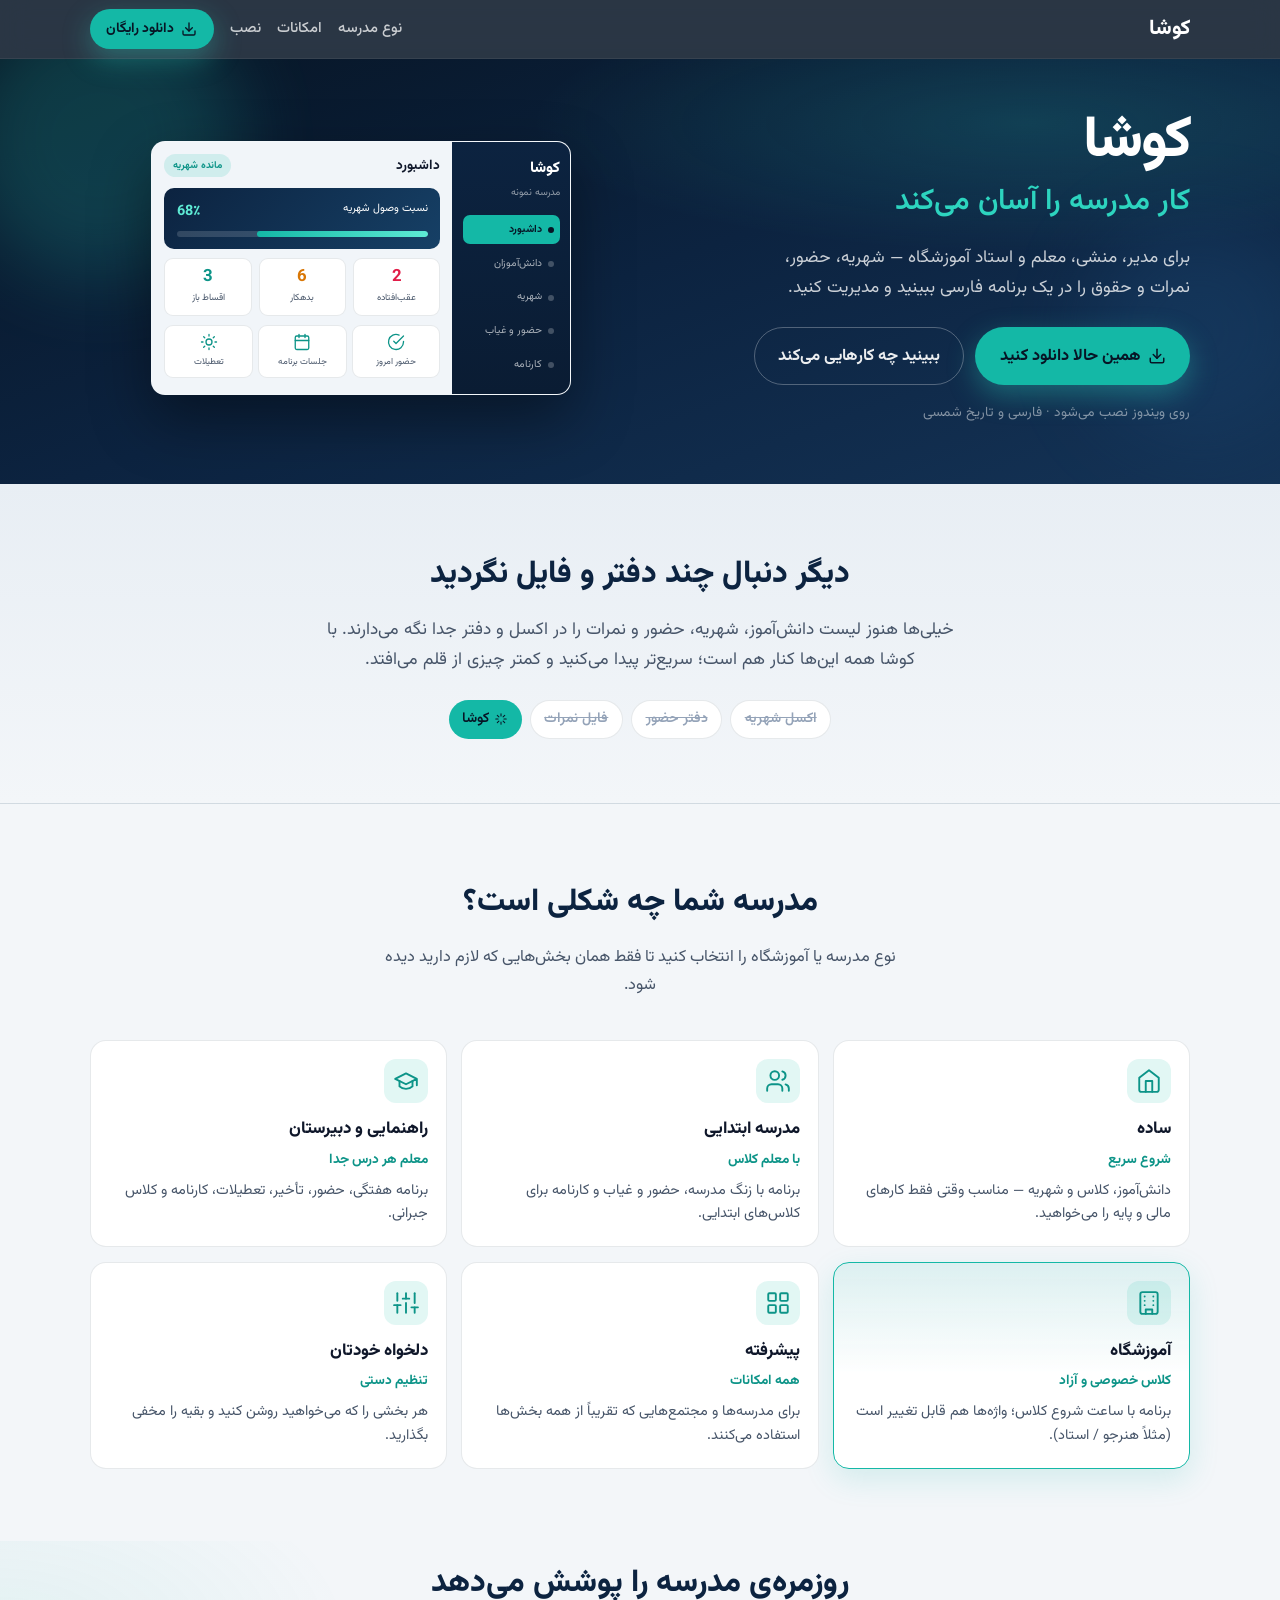
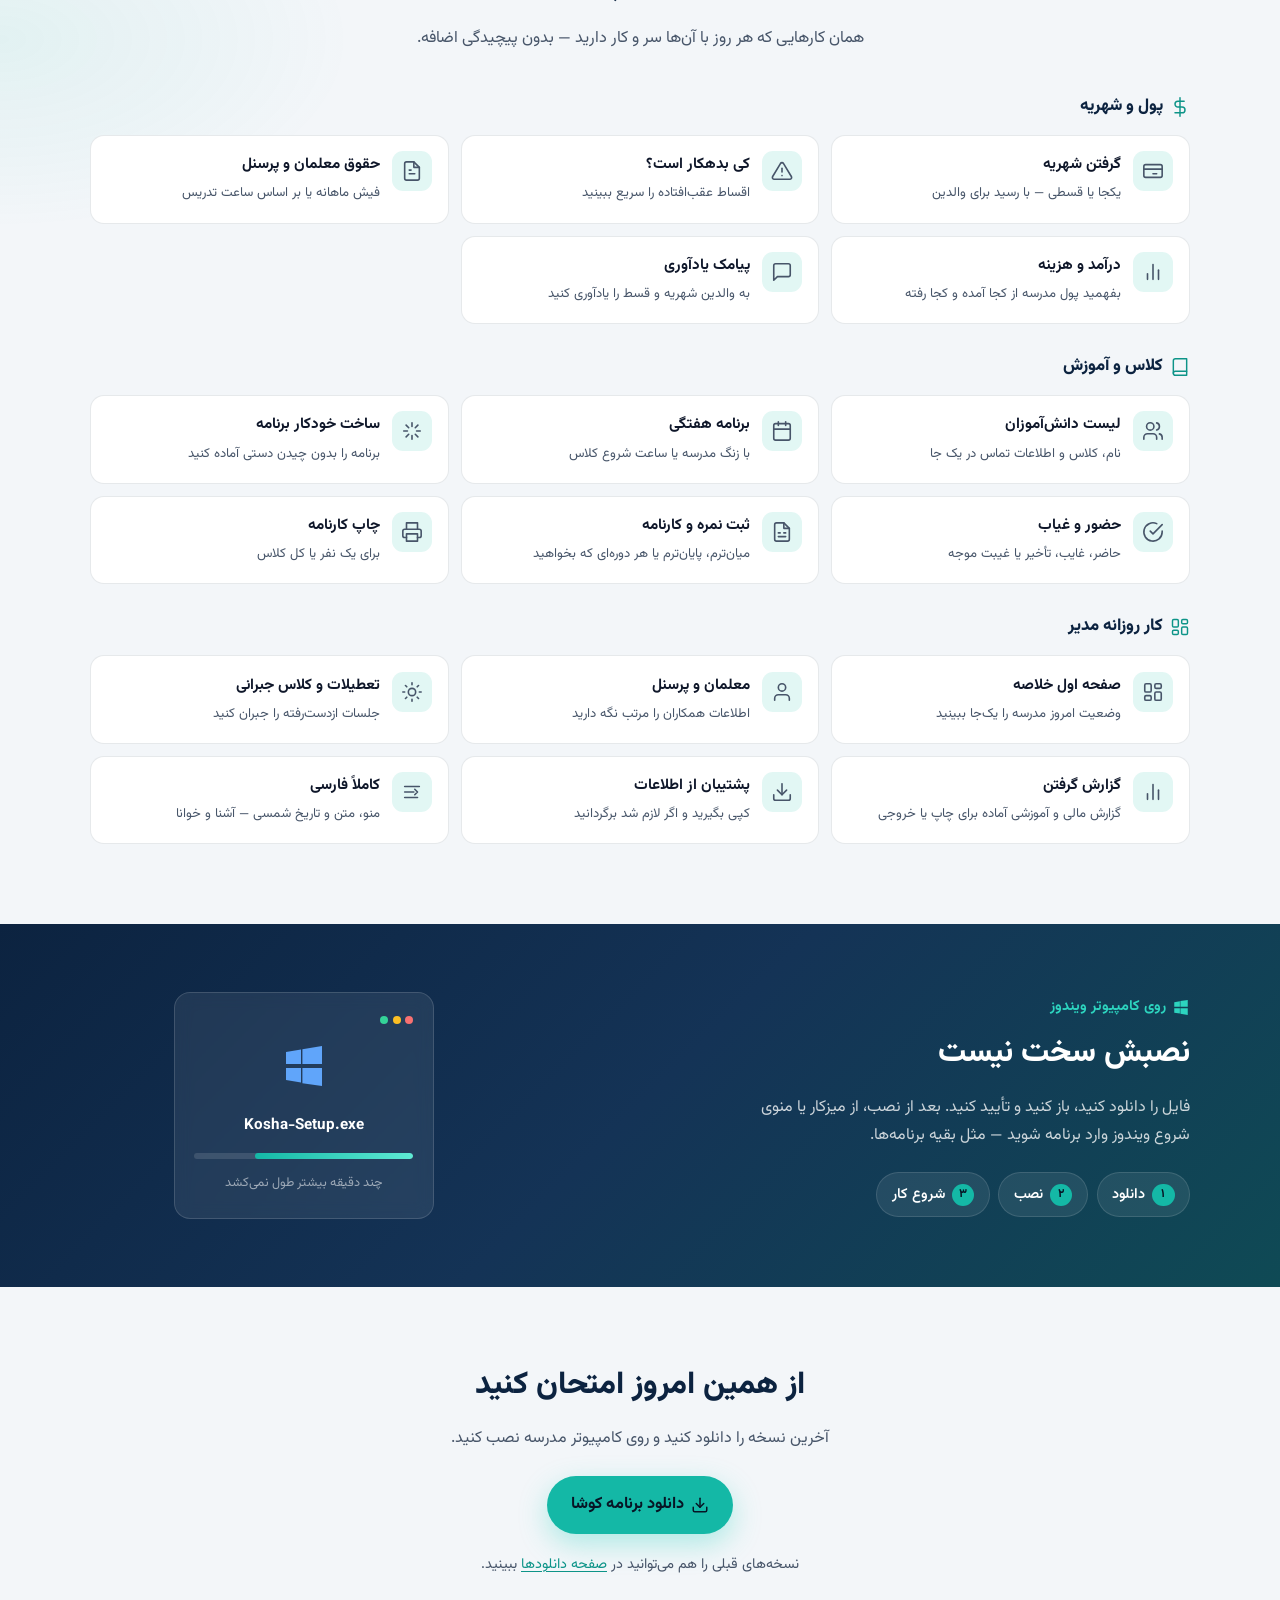
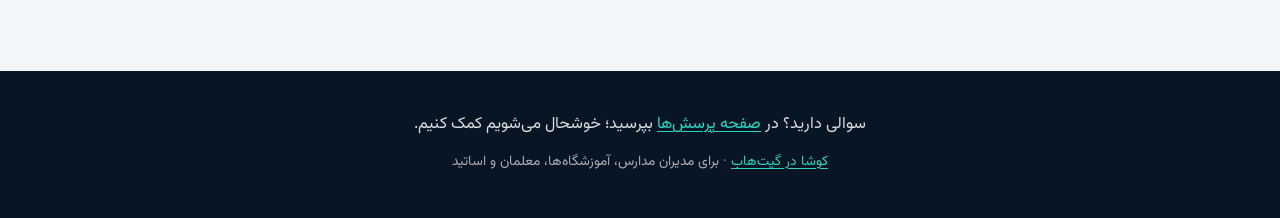
==== commit 28e0da9e: "copy: simplify landing text for school managers" ====
--- a/index.html
+++ b/index.html
@@ -3,10 +3,10 @@
 <head>
   <meta charset="UTF-8" />
   <meta name="viewport" content="width=device-width, initial-scale=1" />
-  <title>کوشا — سامانه مدیریت مدرسه و آموزشگاه</title>
-  <meta name="description" content="کوشا سامانه مدیریت مدرسه و آموزشگاه برای مدیران و منشی‌ها. دانش‌آموز، شهریه، نمرات، حضور و حقوق — همه در یک نرم‌افزار ویندوزی فارسی." />
-  <meta property="og:title" content="کوشا — سامانه مدیریت مدرسه و آموزشگاه" />
-  <meta property="og:description" content="اگر هنوز با اکسل و دفتر جداگانه کار می‌کنید، کوشا همه را یکجا جمع می‌کند." />
+  <title>کوشا — مدیریت آسان مدرسه و آموزشگاه</title>
+  <meta name="description" content="کوشا نرم‌افزار فارسی مدیریت مدرسه و آموزشگاه برای مدیران، منشی‌ها، معلمان و اساتید. شهریه، حضور، نمرات و حقوق را در یک جا داشته باشید." />
+  <meta property="og:title" content="کوشا — مدیریت آسان مدرسه و آموزشگاه" />
+  <meta property="og:description" content="به‌جای چند فایل اکسل و دفتر جداگانه، همه کار مدرسه را با یک برنامه ساده انجام دهید." />
   <meta property="og:locale" content="fa_IR" />
   <link rel="preconnect" href="https://fonts.googleapis.com" />
   <link rel="preconnect" href="https://fonts.gstatic.com" crossorigin />
@@ -96,12 +96,12 @@
     <div class="wrap topbar__inner">
       <a class="brand" href="#top">کوشا</a>
       <nav class="topbar__nav" aria-label="منوی اصلی">
-        <a href="#scenarios">سناریو</a>
+        <a href="#scenarios">نوع مدرسه</a>
         <a href="#features">امکانات</a>
         <a href="#install">نصب</a>
         <a class="btn btn--sm btn--solid" href="https://github.com/sepehrio/kosha/releases/latest/download/Kosha-Setup.exe">
           <svg class="ico" width="16" height="16"><use href="#i-download"/></svg>
-          دانلود
+          دانلود رایگان
         </a>
       </nav>
     </div>
@@ -114,19 +114,19 @@
       <div class="wrap hero__layout">
         <div class="hero__copy reveal">
           <p class="hero__brand" id="hero-brand">کوشا</p>
-          <h1 class="hero__title">آمده است</h1>
+          <h1 class="hero__title">کار مدرسه را آسان می‌کند</h1>
           <p class="hero__lead">
-            سامانه مدیریت مدرسه و آموزشگاه برای مدیران و منشی‌ها —
-            ساده، فارسی و یکجا.
+            برای مدیر، منشی، معلم و استاد آموزشگاه —
+            شهریه، حضور، نمرات و حقوق را در یک برنامه فارسی ببینید و مدیریت کنید.
           </p>
           <div class="hero__actions">
             <a class="btn btn--solid btn--lg" href="https://github.com/sepehrio/kosha/releases/latest/download/Kosha-Setup.exe">
               <svg class="ico" width="18" height="18"><use href="#i-download"/></svg>
-              دانلود برای ویندوز
+              همین حالا دانلود کنید
             </a>
-            <a class="btn btn--ghost btn--lg" href="#features">مشاهده امکانات</a>
-          </div>
-          <p class="hero__meta">نصب یک‌مرحله‌ای · تاریخ شمسی · رابط راست‌چین</p>
+            <a class="btn btn--ghost btn--lg" href="#features">ببینید چه کارهایی می‌کند</a>
+          </div>
+          <p class="hero__meta">روی ویندوز نصب می‌شود · فارسی و تاریخ شمسی</p>
         </div>
 
         <div class="hero__stage reveal reveal--delay" aria-hidden="true">
@@ -172,10 +172,11 @@
 
     <section class="problem" aria-labelledby="problem-title">
       <div class="wrap problem__inner reveal">
-        <h2 id="problem-title">همه چیز در یک جا</h2>
+        <h2 id="problem-title">دیگر دنبال چند دفتر و فایل نگردید</h2>
         <p>
-          اگر هنوز دانش‌آموزان، شهریه، نمرات و حقوق را با چند فایل اکسل و دفتر جداگانه
-          مدیریت می‌کنید، کوشا همه را یکجا جمع می‌کند.
+          خیلی‌ها هنوز لیست دانش‌آموز، شهریه، حضور و نمرات را در اکسل و دفتر جدا
+          نگه می‌دارند. با کوشا همه این‌ها کنار هم است؛ سریع‌تر پیدا می‌کنید و کمتر
+          چیزی از قلم می‌افتد.
         </p>
         <div class="problem__chips" aria-hidden="true">
           <span class="chip chip--off">اکسل شهریه</span>
@@ -192,45 +193,45 @@
     <section class="scenarios" id="scenarios" aria-labelledby="scenarios-title">
       <div class="wrap">
         <header class="section-head reveal">
-          <h2 id="scenarios-title">مناسب مدرسه و آموزشگاه</h2>
-          <p>سناریو را انتخاب کنید تا فقط بخش‌های لازم فعال شوند.</p>
+          <h2 id="scenarios-title">مدرسه شما چه شکلی است؟</h2>
+          <p>نوع مدرسه یا آموزشگاه را انتخاب کنید تا فقط همان بخش‌هایی که لازم دارید دیده شود.</p>
         </header>
         <div class="scenario-grid">
           <article class="scenario reveal">
             <div class="scenario__icon"><svg width="26" height="26"><use href="#i-home"/></svg></div>
             <h3>ساده</h3>
-            <p class="scenario__tag">مالی و پایه</p>
-            <p>دانش‌آموز، کلاس و شهریه — شروع سریع بدون برنامه و حضور.</p>
+            <p class="scenario__tag">شروع سریع</p>
+            <p>دانش‌آموز، کلاس و شهریه — مناسب وقتی فقط کارهای مالی و پایه را می‌خواهید.</p>
           </article>
           <article class="scenario reveal">
             <div class="scenario__icon"><svg width="26" height="26"><use href="#i-students"/></svg></div>
             <h3>مدرسه ابتدایی</h3>
-            <p class="scenario__tag">معلم کلاس</p>
-            <p>زنگ مدرسه، حضور و غیاب و کارنامه با معلم کلاس.</p>
+            <p class="scenario__tag">با معلم کلاس</p>
+            <p>برنامه با زنگ مدرسه، حضور و غیاب و کارنامه برای کلاس‌های ابتدایی.</p>
           </article>
           <article class="scenario reveal">
             <div class="scenario__icon"><svg width="26" height="26"><use href="#i-grad"/></svg></div>
-            <h3>راهنمایی / دبیرستان</h3>
-            <p class="scenario__tag">معلم هر درس</p>
-            <p>برنامه، حضور، تعطیلات، کارنامه و کلاس جبرانی.</p>
+            <h3>راهنمایی و دبیرستان</h3>
+            <p class="scenario__tag">معلم هر درس جدا</p>
+            <p>برنامه هفتگی، حضور، تأخیر، تعطیلات، کارنامه و کلاس جبرانی.</p>
           </article>
           <article class="scenario scenario--active reveal">
             <div class="scenario__icon"><svg width="26" height="26"><use href="#i-building"/></svg></div>
             <h3>آموزشگاه</h3>
-            <p class="scenario__tag">ساعت شروع کلاس</p>
-            <p>برنامه بر اساس ساعت شروع و اصطلاحات قابل تنظیم.</p>
+            <p class="scenario__tag">کلاس خصوصی و آزاد</p>
+            <p>برنامه با ساعت شروع کلاس؛ واژه‌ها هم قابل تغییر است (مثلاً هنرجو / استاد).</p>
           </article>
           <article class="scenario reveal">
             <div class="scenario__icon"><svg width="26" height="26"><use href="#i-apps"/></svg></div>
             <h3>پیشرفته</h3>
-            <p class="scenario__tag">همه بخش‌ها</p>
-            <p>تمام امکانات برای مجتمع‌های آموزشی بزرگ.</p>
+            <p class="scenario__tag">همه امکانات</p>
+            <p>برای مدرسه‌ها و مجتمع‌هایی که تقریباً از همه بخش‌ها استفاده می‌کنند.</p>
           </article>
           <article class="scenario reveal">
             <div class="scenario__icon"><svg width="26" height="26"><use href="#i-sliders"/></svg></div>
-            <h3>سفارشی</h3>
+            <h3>دلخواه خودتان</h3>
             <p class="scenario__tag">تنظیم دستی</p>
-            <p>هر بخش را جداگانه روشن یا خاموش کنید.</p>
+            <p>هر بخشی را که می‌خواهید روشن کنید و بقیه را مخفی بگذارید.</p>
           </article>
         </div>
       </div>
@@ -239,50 +240,50 @@
     <section class="features" id="features" aria-labelledby="features-title">
       <div class="wrap">
         <header class="section-head reveal">
-          <h2 id="features-title">امکانات اصلی</h2>
-          <p>از ثبت دانش‌آموز تا کارنامه و شهریه — برای مدرسه و آموزشگاه.</p>
+          <h2 id="features-title">روزمره‌ی مدرسه را پوشش می‌دهد</h2>
+          <p>همان کارهایی که هر روز با آن‌ها سر و کار دارید — بدون پیچیدگی اضافه.</p>
         </header>
 
         <div class="feat-groups">
           <div class="feat-group reveal">
             <h3 class="feat-group__title">
               <svg width="20" height="20"><use href="#i-finance"/></svg>
-              مالی و شهریه
+              پول و شهریه
             </h3>
             <ul class="feat-cards">
               <li>
                 <span class="feat-cards__ico"><svg width="22" height="22"><use href="#i-tuition"/></svg></span>
                 <div>
-                  <strong>شهریه و رسید</strong>
-                  <span>پرداخت کامل یا اقساط با رسید</span>
+                  <strong>گرفتن شهریه</strong>
+                  <span>یکجا یا قسطی — با رسید برای والدین</span>
                 </div>
               </li>
               <li>
                 <span class="feat-cards__ico"><svg width="22" height="22"><use href="#i-alert"/></svg></span>
                 <div>
-                  <strong>پیگیری بدهکاران</strong>
-                  <span>اقساط عقب‌افتاده در یک نگاه</span>
+                  <strong>کی بدهکار است؟</strong>
+                  <span>اقساط عقب‌افتاده را سریع ببینید</span>
                 </div>
               </li>
               <li>
                 <span class="feat-cards__ico"><svg width="22" height="22"><use href="#i-payroll"/></svg></span>
                 <div>
-                  <strong>حقوق پرسنل</strong>
-                  <span>فیش ماهانه یا ساعتی</span>
+                  <strong>حقوق معلمان و پرسنل</strong>
+                  <span>فیش ماهانه یا بر اساس ساعت تدریس</span>
                 </div>
               </li>
               <li>
                 <span class="feat-cards__ico"><svg width="22" height="22"><use href="#i-chart"/></svg></span>
                 <div>
                   <strong>درآمد و هزینه</strong>
-                  <span>حسابداری ساده مدرسه</span>
+                  <span>بفهمید پول مدرسه از کجا آمده و کجا رفته</span>
                 </div>
               </li>
               <li>
                 <span class="feat-cards__ico"><svg width="22" height="22"><use href="#i-sms"/></svg></span>
                 <div>
                   <strong>پیامک یادآوری</strong>
-                  <span>شهریه و اقساط به‌موقع</span>
+                  <span>به والدین شهریه و قسط را یادآوری کنید</span>
                 </div>
               </li>
             </ul>
@@ -291,49 +292,49 @@
           <div class="feat-group reveal">
             <h3 class="feat-group__title">
               <svg width="20" height="20"><use href="#i-class"/></svg>
-              آموزشی
+              کلاس و آموزش
             </h3>
             <ul class="feat-cards">
               <li>
                 <span class="feat-cards__ico"><svg width="22" height="22"><use href="#i-students"/></svg></span>
                 <div>
-                  <strong>دانش‌آموزان</strong>
-                  <span>ثبت و مدیریت کامل</span>
+                  <strong>لیست دانش‌آموزان</strong>
+                  <span>نام، کلاس و اطلاعات تماس در یک جا</span>
                 </div>
               </li>
               <li>
                 <span class="feat-cards__ico"><svg width="22" height="22"><use href="#i-calendar"/></svg></span>
                 <div>
                   <strong>برنامه هفتگی</strong>
-                  <span>زنگ یا ساعت شروع کلاس</span>
+                  <span>با زنگ مدرسه یا ساعت شروع کلاس</span>
                 </div>
               </li>
               <li>
                 <span class="feat-cards__ico"><svg width="22" height="22"><use href="#i-spark"/></svg></span>
                 <div>
-                  <strong>تولید خودکار برنامه</strong>
-                  <span>چینش هوشمند جلسات</span>
+                  <strong>ساخت خودکار برنامه</strong>
+                  <span>برنامه را بدون چیدن دستی آماده کنید</span>
                 </div>
               </li>
               <li>
                 <span class="feat-cards__ico"><svg width="22" height="22"><use href="#i-check"/></svg></span>
                 <div>
                   <strong>حضور و غیاب</strong>
-                  <span>حاضر، غایب، تأخیر، موجه</span>
+                  <span>حاضر، غایب، تأخیر یا غیبت موجه</span>
                 </div>
               </li>
               <li>
                 <span class="feat-cards__ico"><svg width="22" height="22"><use href="#i-report"/></svg></span>
                 <div>
-                  <strong>کارنامه</strong>
-                  <span>میان‌ترم، پایان‌ترم یا دوره دلخواه</span>
+                  <strong>ثبت نمره و کارنامه</strong>
+                  <span>میان‌ترم، پایان‌ترم یا هر دوره‌ای که بخواهید</span>
                 </div>
               </li>
               <li>
                 <span class="feat-cards__ico"><svg width="22" height="22"><use href="#i-print"/></svg></span>
                 <div>
                   <strong>چاپ کارنامه</strong>
-                  <span>یک دانش‌آموز یا کل کلاس</span>
+                  <span>برای یک نفر یا کل کلاس</span>
                 </div>
               </li>
             </ul>
@@ -342,49 +343,49 @@
           <div class="feat-group reveal">
             <h3 class="feat-group__title">
               <svg width="20" height="20"><use href="#i-dashboard"/></svg>
-              مدیریت و گزارش
+              کار روزانه مدیر
             </h3>
             <ul class="feat-cards">
               <li>
                 <span class="feat-cards__ico"><svg width="22" height="22"><use href="#i-dashboard"/></svg></span>
                 <div>
-                  <strong>داشبورد</strong>
-                  <span>خلاصه وضعیت مدرسه</span>
+                  <strong>صفحه اول خلاصه</strong>
+                  <span>وضعیت امروز مدرسه را یک‌جا ببینید</span>
                 </div>
               </li>
               <li>
                 <span class="feat-cards__ico"><svg width="22" height="22"><use href="#i-staff"/></svg></span>
                 <div>
-                  <strong>پرسنل و معلمان</strong>
-                  <span>مدیریت نیروی انسانی</span>
+                  <strong>معلمان و پرسنل</strong>
+                  <span>اطلاعات همکاران را مرتب نگه دارید</span>
                 </div>
               </li>
               <li>
                 <span class="feat-cards__ico"><svg width="22" height="22"><use href="#i-sun"/></svg></span>
                 <div>
-                  <strong>تعطیلات و جبرانی</strong>
-                  <span>جایگزینی جلسات ازدست‌رفته</span>
+                  <strong>تعطیلات و کلاس جبرانی</strong>
+                  <span>جلسات ازدست‌رفته را جبران کنید</span>
                 </div>
               </li>
               <li>
                 <span class="feat-cards__ico"><svg width="22" height="22"><use href="#i-chart"/></svg></span>
                 <div>
-                  <strong>گزارش‌ها</strong>
-                  <span>آموزشی و مالی با خروجی</span>
+                  <strong>گزارش گرفتن</strong>
+                  <span>گزارش مالی و آموزشی آماده برای چاپ یا خروجی</span>
                 </div>
               </li>
               <li>
                 <span class="feat-cards__ico"><svg width="22" height="22"><use href="#i-backup"/></svg></span>
                 <div>
-                  <strong>پشتیبان‌گیری</strong>
-                  <span>ذخیره و بازگردانی اطلاعات</span>
+                  <strong>پشتیبان از اطلاعات</strong>
+                  <span>کپی بگیرید و اگر لازم شد برگردانید</span>
                 </div>
               </li>
               <li>
                 <span class="feat-cards__ico"><svg width="22" height="22"><use href="#i-rtl"/></svg></span>
                 <div>
-                  <strong>فارسی و شمسی</strong>
-                  <span>رابط راست‌چین کامل</span>
+                  <strong>کاملاً فارسی</strong>
+                  <span>منو، متن و تاریخ شمسی — آشنا و خوانا</span>
                 </div>
               </li>
             </ul>
@@ -398,16 +399,16 @@
         <div class="install__copy reveal">
           <p class="install__eyebrow">
             <svg width="18" height="18"><use href="#i-windows"/></svg>
-            مخصوص ویندوز
+            روی کامپیوتر ویندوز
           </p>
-          <h2 id="install-title">نصب یک‌مرحله‌ای</h2>
+          <h2 id="install-title">نصبش سخت نیست</h2>
           <p>
-            فایل Setup را اجرا کنید، تأیید ویندوز را بپذیرید، و از منوی Start یا میانبر
-            میزکار وارد شوید.
+            فایل را دانلود کنید، باز کنید و تأیید کنید. بعد از نصب، از میزکار یا منوی
+            شروع ویندوز وارد برنامه شوید — مثل بقیه برنامه‌ها.
           </p>
           <ol class="install__steps">
-            <li><b>۱</b> دانلود Setup</li>
-            <li><b>۲</b> تأیید نصب</li>
+            <li><b>۱</b> دانلود</li>
+            <li><b>۲</b> نصب</li>
             <li><b>۳</b> شروع کار</li>
           </ol>
         </div>
@@ -417,7 +418,7 @@
             <svg class="win-card__logo" width="48" height="48"><use href="#i-windows"/></svg>
             <p>Kosha-Setup.exe</p>
             <div class="win-card__bar"><i></i></div>
-            <span>نصب در چند ثانیه</span>
+            <span>چند دقیقه بیشتر طول نمی‌کشد</span>
           </div>
         </div>
       </div>
@@ -425,16 +426,16 @@
 
     <section class="cta" aria-labelledby="cta-title">
       <div class="wrap cta__inner reveal">
-        <h2 id="cta-title">آماده شروع هستید؟</h2>
-        <p>آخرین نسخه کوشا را از گیت‌هاب دریافت کنید.</p>
+        <h2 id="cta-title">از همین امروز امتحان کنید</h2>
+        <p>آخرین نسخه را دانلود کنید و روی کامپیوتر مدرسه نصب کنید.</p>
         <a class="btn btn--solid btn--lg" href="https://github.com/sepehrio/kosha/releases/latest/download/Kosha-Setup.exe">
           <svg class="ico" width="18" height="18"><use href="#i-download"/></svg>
-          دانلود Kosha-Setup.exe
+          دانلود برنامه کوشا
         </a>
         <p class="cta__note">
-          یا از
-          <a href="https://github.com/sepehrio/kosha/releases/latest">صفحه آخرین ریلیز</a>
-          نسخه را ببینید.
+          نسخه‌های قبلی را هم می‌توانید در
+          <a href="https://github.com/sepehrio/kosha/releases/latest">صفحه دانلودها</a>
+          ببینید.
         </p>
       </div>
     </section>
@@ -442,13 +443,13 @@
 
   <footer class="footer">
     <div class="wrap footer__inner">
-      <p class="footer__ask">سوال دارید؟ در
-        <a href="https://github.com/sepehrio/kosha/issues">Issues گیت‌هاب</a>
-        بپرسید.
+      <p class="footer__ask">سوالی دارید؟ در
+        <a href="https://github.com/sepehrio/kosha/issues">صفحه پرسش‌ها</a>
+        بپرسید؛ خوشحال می‌شویم کمک کنیم.
       </p>
       <p class="footer__copy">
-        <a href="https://github.com/sepehrio/kosha">sepehrio/kosha</a>
-        · کوشا — مدیریت مدرسه و آموزشگاه
+        <a href="https://github.com/sepehrio/kosha">کوشا در گیت‌هاب</a>
+        · برای مدیران مدارس، آموزشگاه‌ها، معلمان و اساتید
       </p>
     </div>
   </footer>
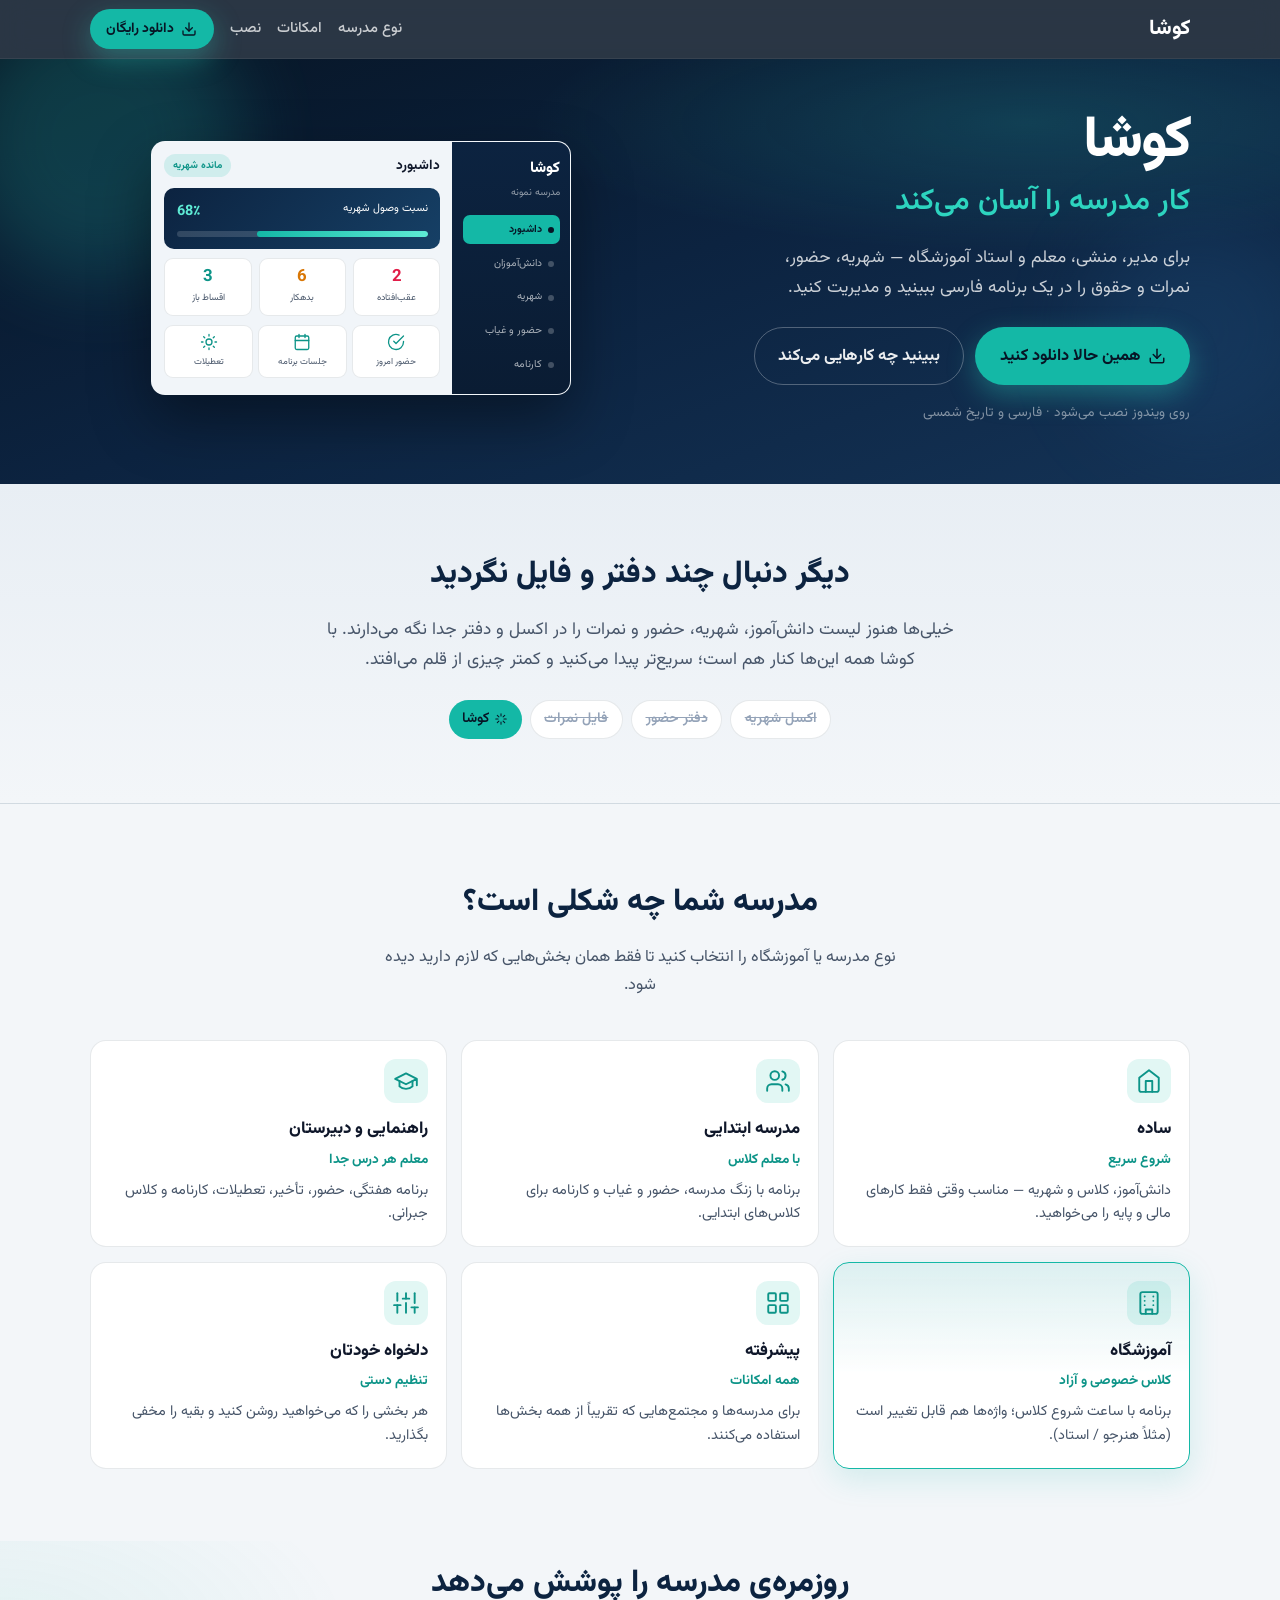
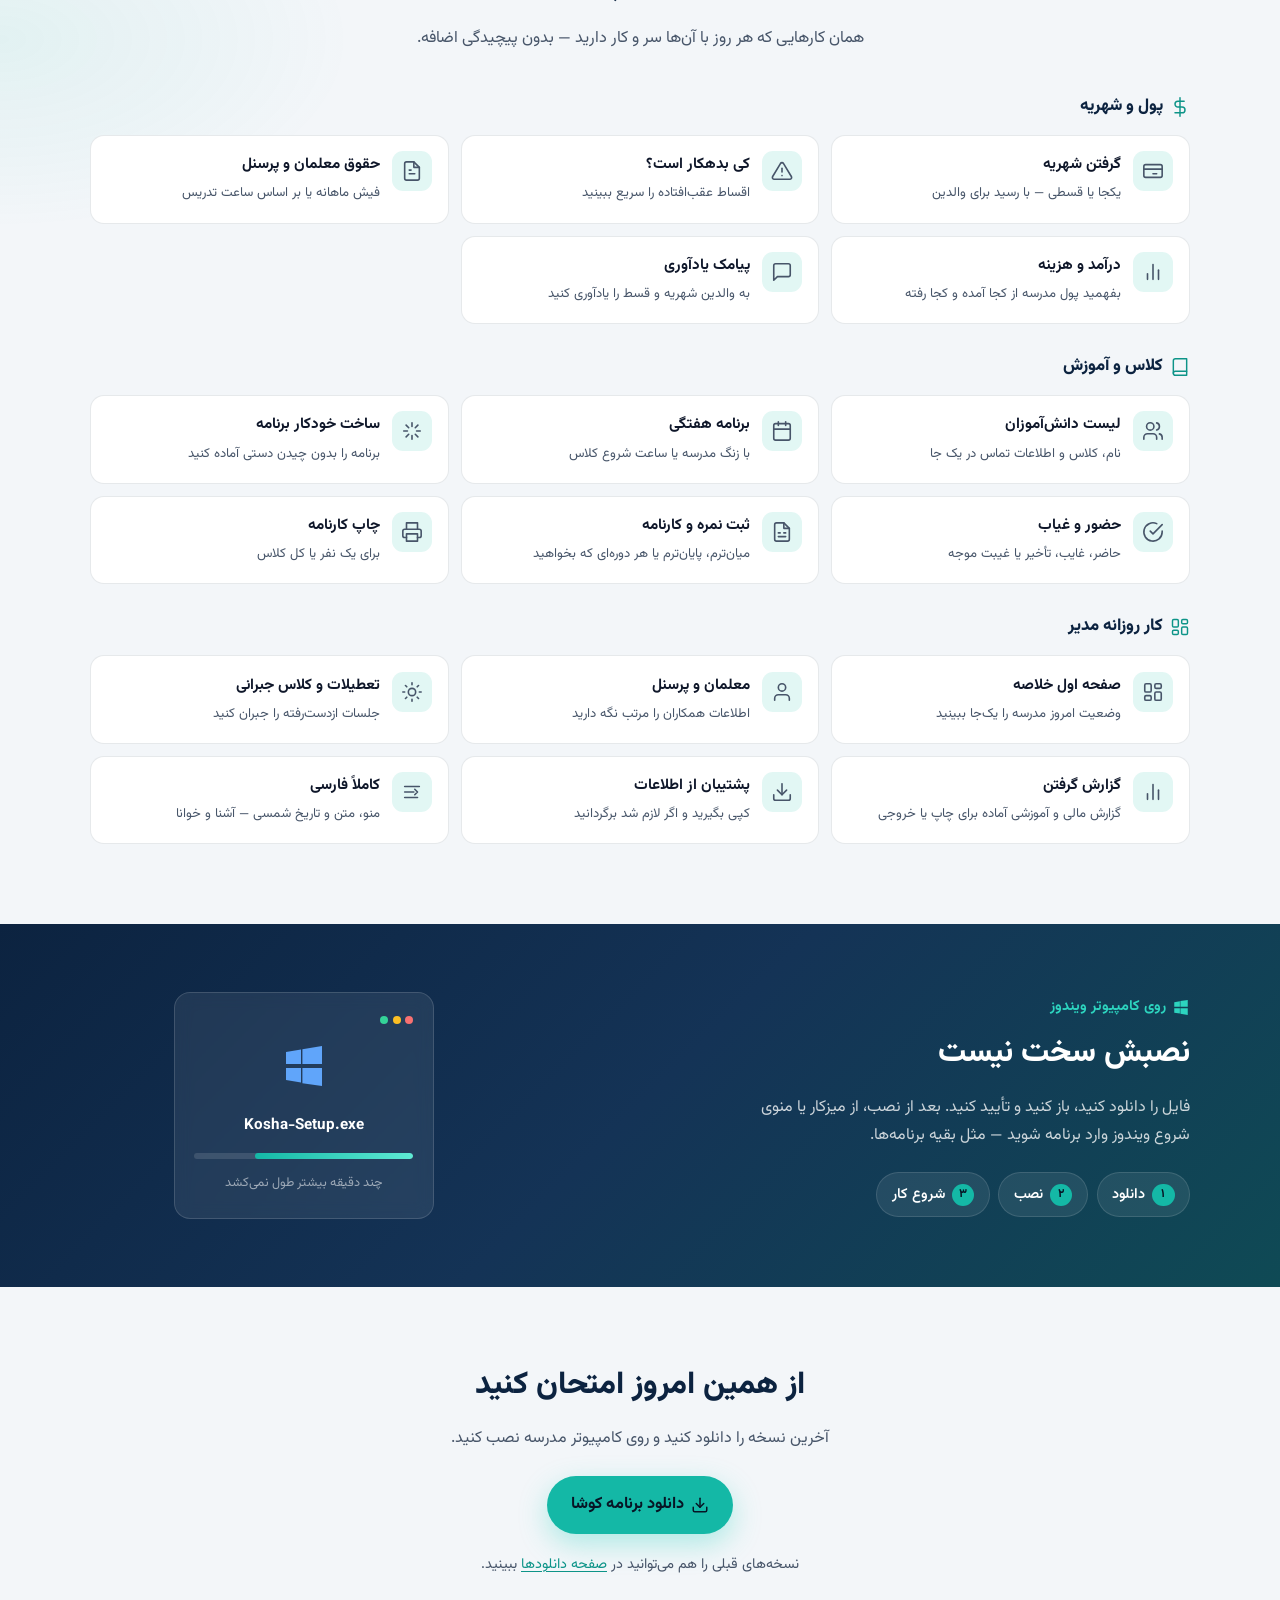
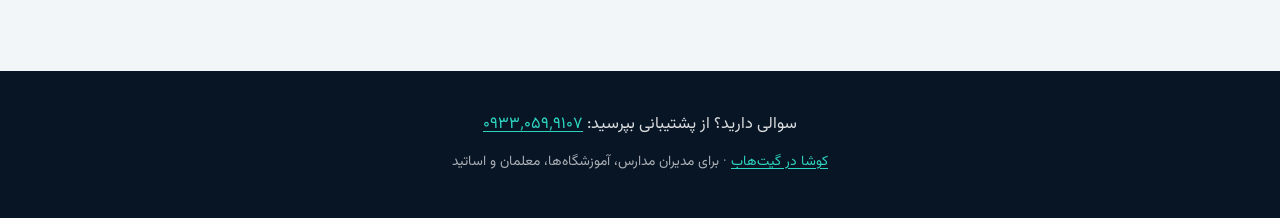
==== commit 178d3b3a: "copy: point support questions to phone number" ====
--- a/index.html
+++ b/index.html
@@ -443,9 +443,8 @@
 
   <footer class="footer">
     <div class="wrap footer__inner">
-      <p class="footer__ask">سوالی دارید؟ در
-        <a href="https://github.com/sepehrio/kosha/issues">صفحه پرسش‌ها</a>
-        بپرسید؛ خوشحال می‌شویم کمک کنیم.
+      <p class="footer__ask">سوالی دارید؟ از پشتیبانی بپرسید:
+        <a href="tel:09330599107" dir="ltr">۰۹۳۳٬۰۵۹٬۹۱۰۷</a>
       </p>
       <p class="footer__copy">
         <a href="https://github.com/sepehrio/kosha">کوشا در گیت‌هاب</a>
